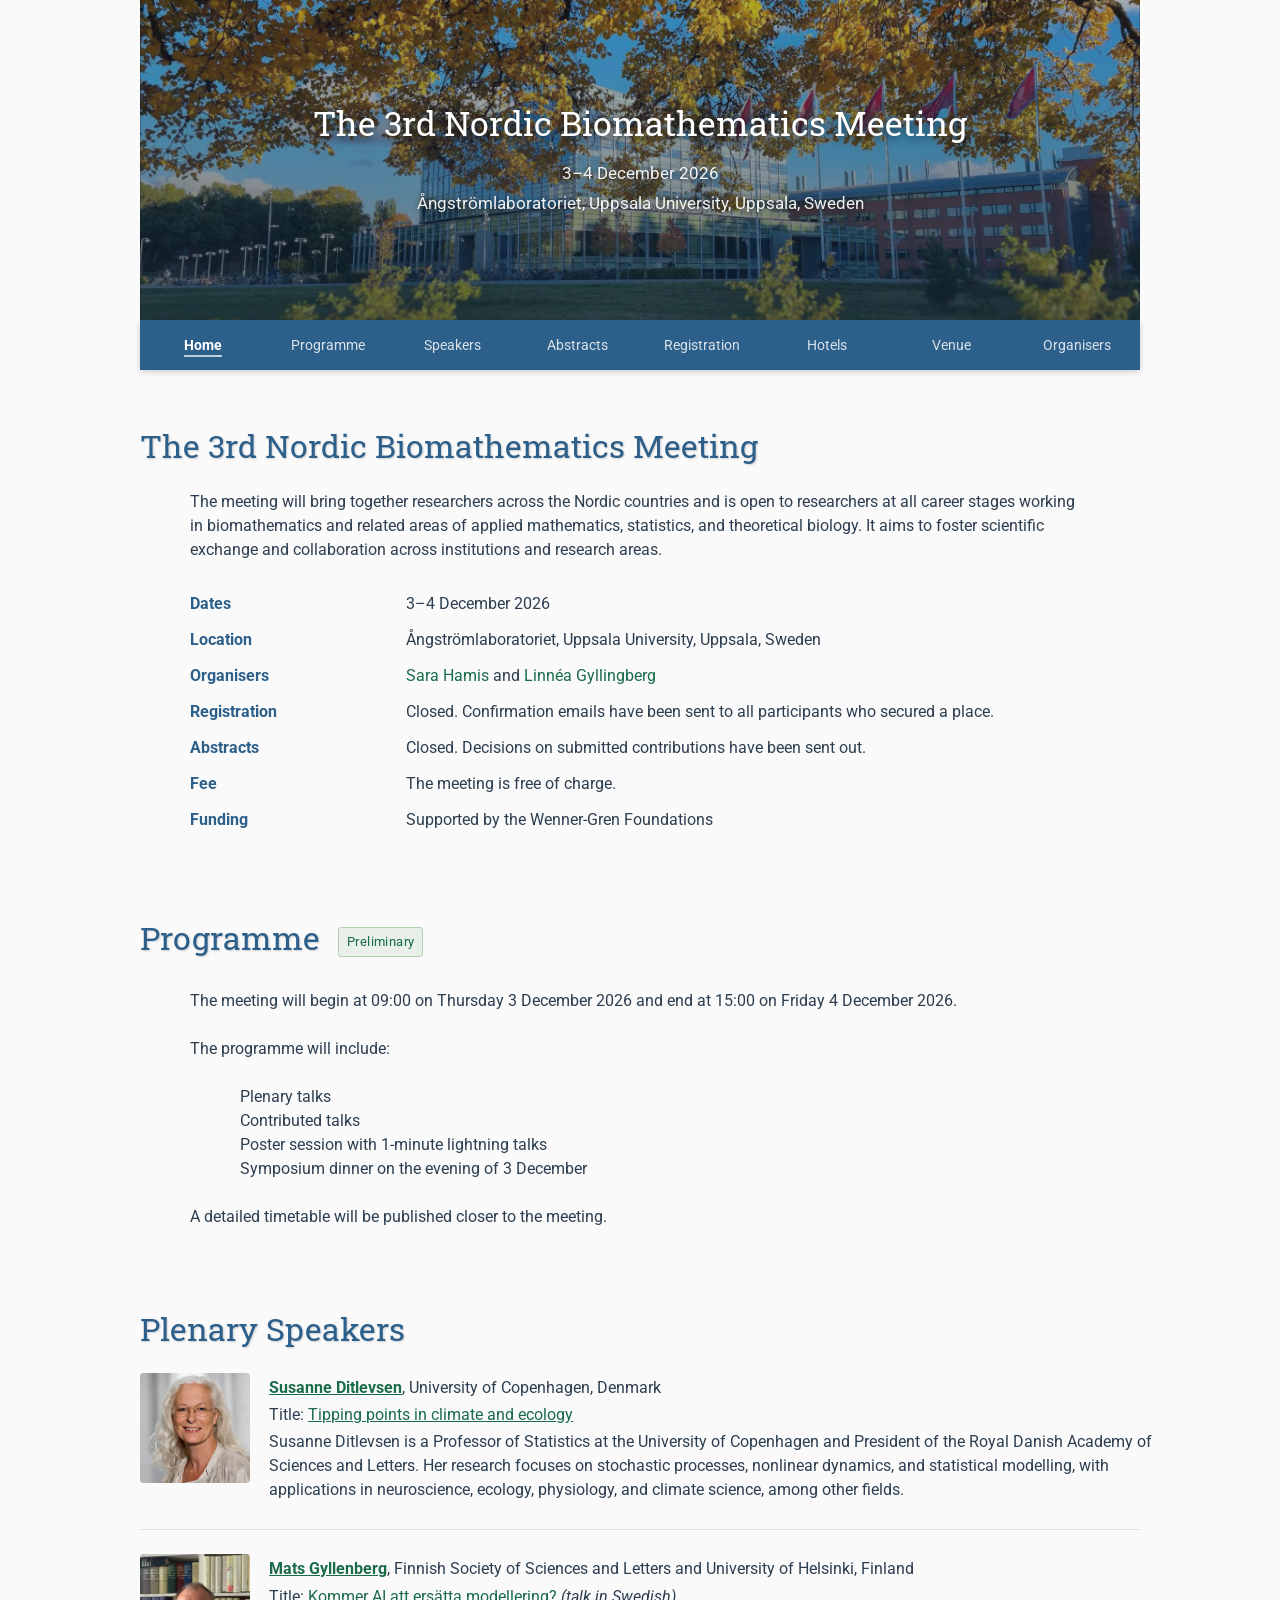
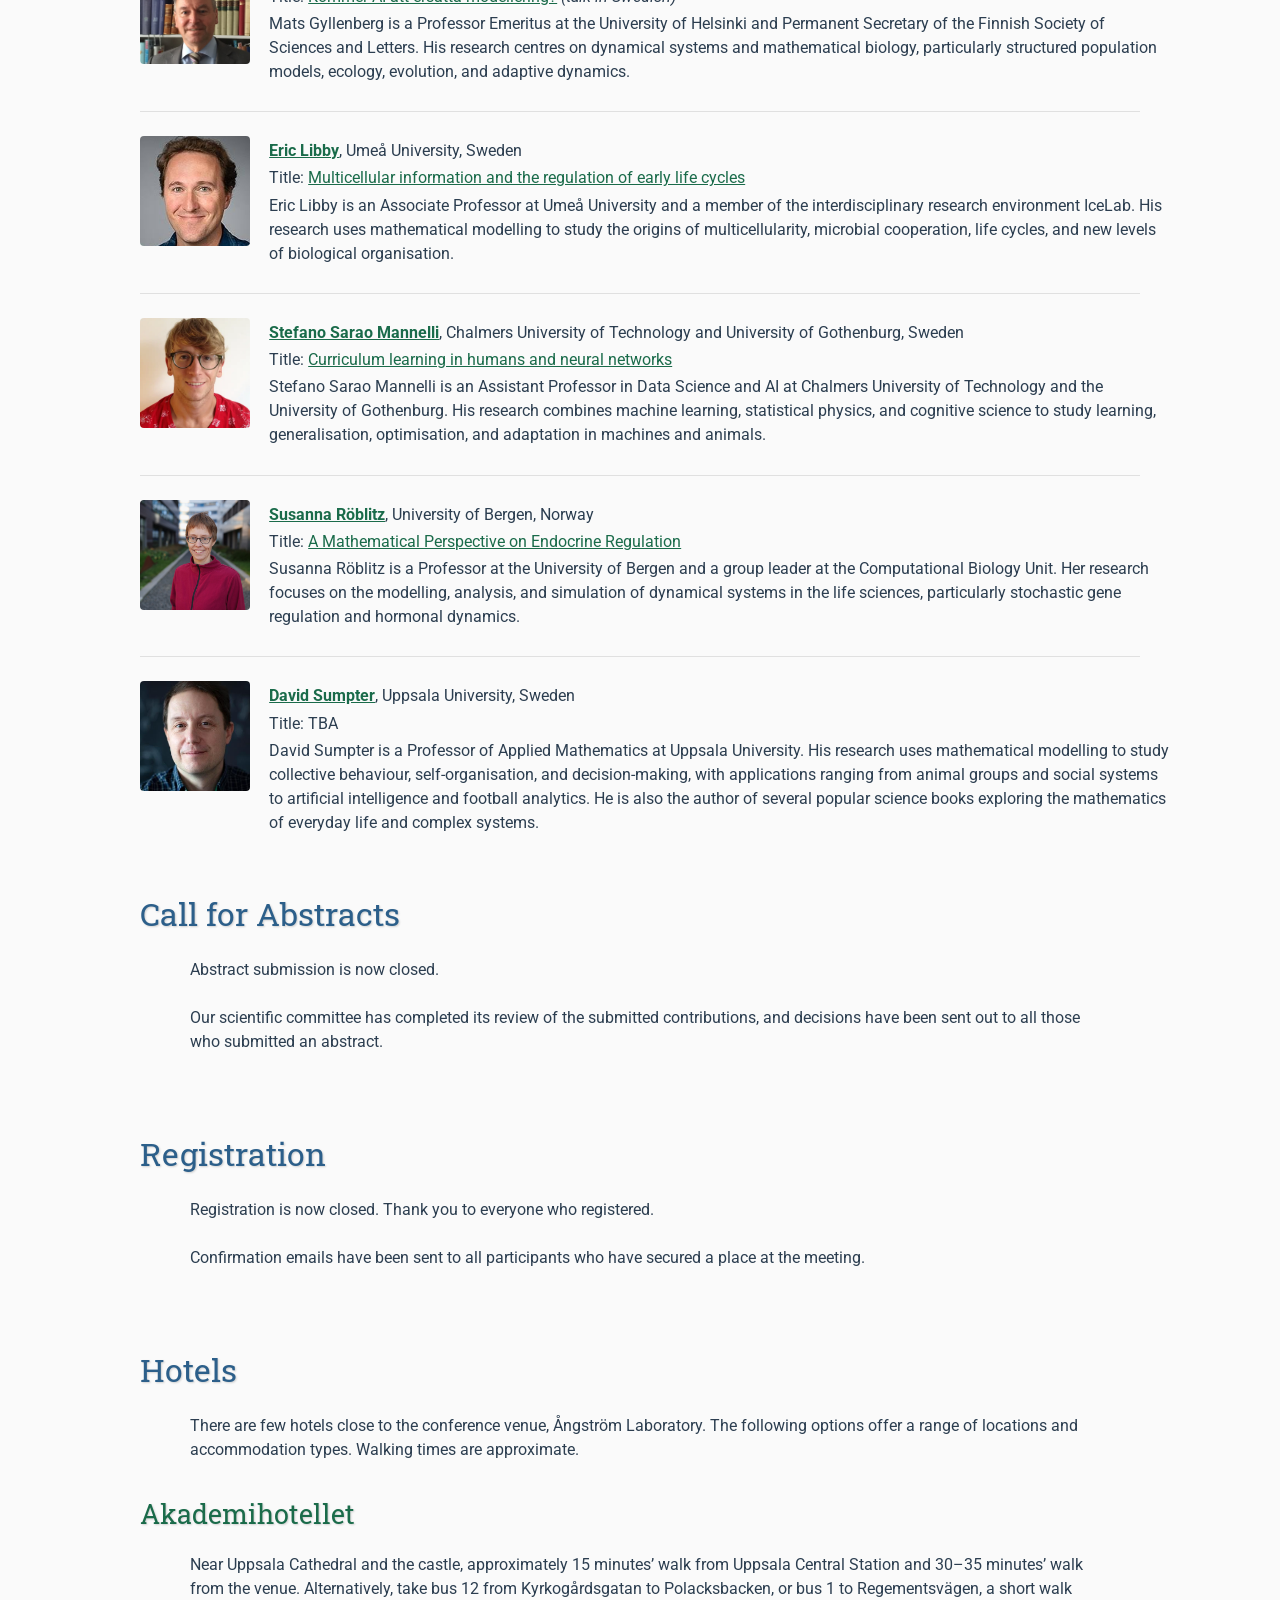
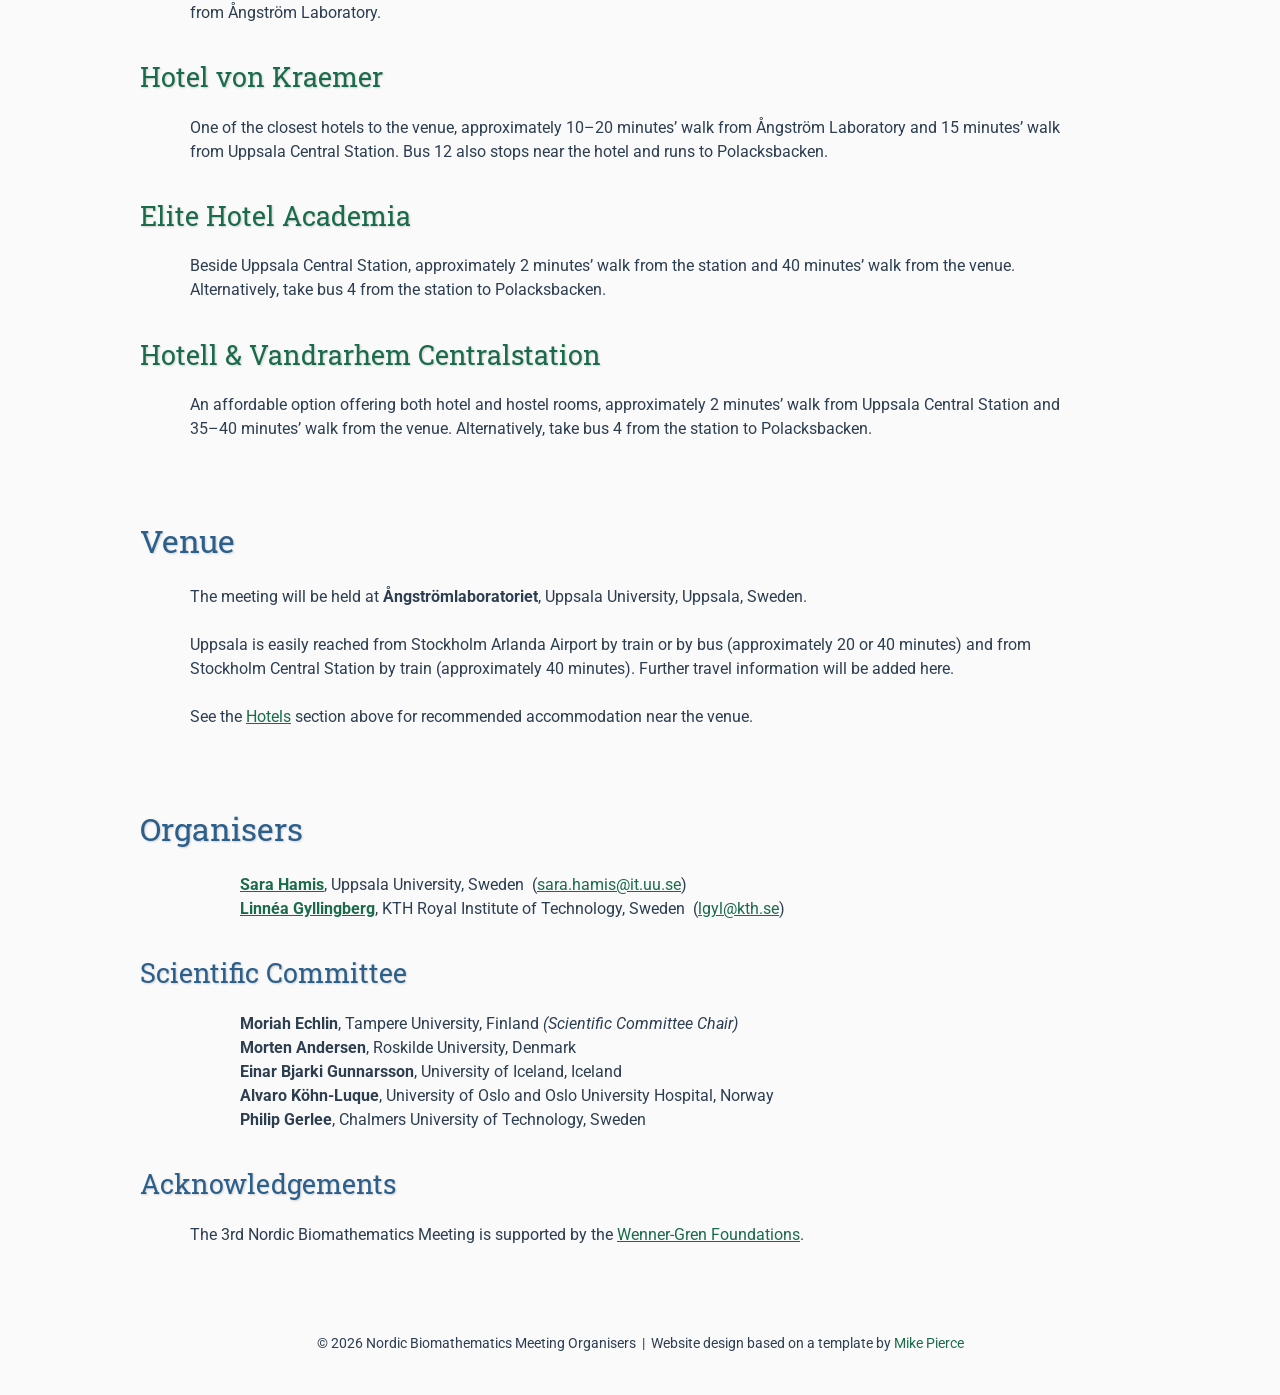
==== index.html @ ba5139c5 "Update abstracts status: decisions sent out" ====
<!DOCTYPE html>
<html lang='en'>

<head>
    <base href=".">
    <link rel="shortcut icon" type="image/png" href="assets/favicon.png"/>
    <link rel="stylesheet" type="text/css" media="all" href="assets/main.css"/>
    <meta name="description" content="3rd Nordic Biomathematics Meeting, 3–4 December 2026, Uppsala University">
    <meta name="resource-type" content="document">
    <meta name="distribution" content="global">
    <meta name="KeyWords" content="biomathematics, mathematical biology, Nordic, conference, Uppsala">
    <title>3rd Nordic Biomathematics Meeting</title>
</head>

<body>

    <div class="hero">
        <img src="assets/banner_website.jpg" alt="Ångströmlaboratoriet, Uppsala University" class="hero-img">
        <div class="hero-overlay"></div>
        <div class="hero-content">
            <div class="hero-title">The 3rd Nordic Biomathematics Meeting</div>
            <p class="hero-sub">3–4 December 2026</p>
            <p class="hero-sub">Ångströmlaboratoriet, Uppsala University, Uppsala, Sweden</p>
        </div>
    </div>

    <table class="navigation">
        <tr>
            <td class="navigation"><a class="current" href="#home">Home</a></td>
            <td class="navigation"><a href="#programme">Programme</a></td>
            <td class="navigation"><a href="#speakers">Speakers</a></td>
            <td class="navigation"><a href="#abstracts">Abstracts</a></td>
            <td class="navigation"><a href="#registration">Registration</a></td>
            <td class="navigation"><a href="#hotels">Hotels</a></td>
            <td class="navigation"><a href="#venue">Venue</a></td>
            <td class="navigation"><a href="#organisers">Organisers</a></td>
        </tr>
    </table>

    <!-- HOME -->
    <section id="home">
        <h2>The 3rd Nordic Biomathematics Meeting</h2>
        <p>
        The meeting will bring together researchers across the Nordic countries and is open to
        researchers at all career stages working in biomathematics and related areas of
        applied mathematics, statistics, and theoretical biology. It aims to foster scientific
        exchange and collaboration across institutions and research areas.
        </p>
        <table class="info">
            <tr>
                <td class="info-label">Dates</td>
                <td class="info-value">3–4 December 2026</td>
            </tr>
            <tr>
                <td class="info-label">Location</td>
                <td class="info-value">Ångströmlaboratoriet, Uppsala University, Uppsala, Sweden</td>
            </tr>
            <tr>
                <td class="info-label">Organisers</td>
                <td class="info-value"><a href="https://sarahamis.github.io/" target="_blank" rel="noopener noreferrer">Sara Hamis</a> and <a href="https://linneagyllingberg.github.io/" target="_blank" rel="noopener noreferrer">Linnéa Gyllingberg</a></td>
            </tr>
            <tr>
                <td class="info-label">Registration</td>
                <td class="info-value">Closed. Confirmation emails have been sent to all participants who secured a place.</td>
            </tr>
            <tr>
                <td class="info-label">Abstracts</td>
                <td class="info-value">Closed. Decisions on submitted contributions have been sent out.</td>
            </tr>
            <tr>
                <td class="info-label">Fee</td>
                <td class="info-value">The meeting is free of charge.</td>
            </tr>
            <tr>
                <td class="info-label">Funding</td>
                <td class="info-value">Supported by the Wenner-Gren Foundations</td>
            </tr>
        </table>
    </section>


    <!-- PROGRAMME -->
    <section id="programme">
        <h2>Programme <span class="prelim-badge">Preliminary</span></h2>
            <p>
                The meeting will begin at 09:00 on Thursday 3 December 2026 and end at 15:00 on Friday 4 December 2026.
            </p>
             <p>
                The programme will include:
            </p>
        <ul>
            <li>Plenary talks</li>
            <li>Contributed talks</li>
            <li>Poster session with 1-minute lightning talks</li>
            <li>Symposium dinner on the evening of 3 December</li>
        </ul>
        <p>A detailed timetable will be published closer to the meeting.</p>
    </section>

   
    <!-- SPEAKERS -->
    <section id="speakers">
        <h2>Plenary Speakers</h2>

        <div class="speaker">
            <img src="assets/VS_SUSANNE_DITLEVSEN_063.jpg" alt="Susanne Ditlevsen" class="speaker-photo" style="object-position: center 15%;">
            <div class="speaker-text">
                <p><strong><a href="https://web.math.ku.dk/~susanne/" target="_blank" rel="noopener noreferrer">Susanne Ditlevsen</a></strong>, University of Copenhagen, Denmark</p>
                <p>Title: <a href="abstracts/ditlevsen.html">Tipping points in climate and ecology</a></p>
                <p>Susanne Ditlevsen is a Professor of Statistics at the University of Copenhagen and President of the Royal Danish Academy of Sciences and Letters. Her research focuses on stochastic processes, nonlinear dynamics, and statistical modelling, with applications in neuroscience, ecology, physiology, and climate science, among other fields.</p>
            </div>
        </div>

        <div class="speaker">
            <img src="assets/mats_gyllenberg.jpg" alt="Mats Gyllenberg" class="speaker-photo" style="object-position: center 10%;">
            <div class="speaker-text">
                <p><strong><a href="https://www.mv.helsinki.fi/home/mgyllenb/" target="_blank" rel="noopener noreferrer">Mats Gyllenberg</a></strong>, Finnish Society of Sciences and Letters and University of Helsinki, Finland</p>
                <p>Title: <a href="abstracts/gyllenberg.html">Kommer AI att ersätta modellering?</a> <em>(talk in Swedish)</em></p>
                <p>Mats Gyllenberg is a Professor Emeritus at the University of Helsinki and Permanent Secretary of the Finnish Society of Sciences and Letters. His research centres on dynamical systems and mathematical biology, particularly structured population models, ecology, evolution, and adaptive dynamics.</p>
            </div>
        </div>

        <div class="speaker">
            <img src="assets/eric_libby.jpeg" alt="Eric Libby" class="speaker-photo" style="object-position: center 30%;">
            <div class="speaker-text">
                <p><strong><a href="https://ericlibby.github.io/" target="_blank" rel="noopener noreferrer">Eric Libby</a></strong>, Umeå University, Sweden</p>
                <p>Title: <a href="abstracts/libby.html">Multicellular information and the regulation of early life cycles</a></p>
                <p>Eric Libby is an Associate Professor at Umeå University and a member of the interdisciplinary research environment IceLab. His research uses mathematical modelling to study the origins of multicellularity, microbial cooperation, life cycles, and new levels of biological organisation.</p>
            </div>
        </div>

        <div class="speaker">
            <img src="assets/stefano_mannelli.webp" alt="Stefano Sarao Mannelli" class="speaker-photo" style="object-position: center 15%;">
            <div class="speaker-text">
                <p><strong><a href="https://stefsmlab.github.io/" target="_blank" rel="noopener noreferrer">Stefano Sarao Mannelli</a></strong>, Chalmers University of Technology and University of Gothenburg, Sweden</p>
                <p>Title: <a href="abstracts/sarao_mannelli.html">Curriculum learning in humans and neural networks</a></p>
                <p>Stefano Sarao Mannelli is an Assistant Professor in Data Science and AI at Chalmers University of Technology and the University of Gothenburg. His research combines machine learning, statistical physics, and cognitive science to study learning, generalisation, optimisation, and adaptation in machines and animals.</p>
            </div>
        </div>

        <div class="speaker">
            <img src="assets/susanna-roblitz-pi-principal-investigator-cbu-computational-biology-unit-uib-university-of-bergen-norway-1536x2048.jpg" alt="Susanna Röblitz" class="speaker-photo" style="object-position: center 15%;">
            <div class="speaker-text">
                <p><strong><a href="https://www4.uib.no/en/find-employees/susanna.roblitz" target="_blank" rel="noopener noreferrer">Susanna Röblitz</a></strong>, University of Bergen, Norway</p>
                <p>Title: <a href="abstracts/roblitz.html">A Mathematical Perspective on Endocrine Regulation</a></p>
                <p>Susanna Röblitz is a Professor at the University of Bergen and a group leader at the Computational Biology Unit. Her research focuses on the modelling, analysis, and simulation of dynamical systems in the life sciences, particularly stochastic gene regulation and hormonal dynamics.</p>
            </div>
        </div>

        <div class="speaker">
            <img src="assets/david_sumpter.jpg" alt="David Sumpter" class="speaker-photo" style="object-position: center 40%;">
            <div class="speaker-text">
                <p><strong><a href="https://www.david-sumpter.com/" target="_blank" rel="noopener noreferrer">David Sumpter</a></strong>, Uppsala University, Sweden</p>
                <p>Title: TBA</p>
                <p>David Sumpter is a Professor of Applied Mathematics at Uppsala University. His research uses mathematical modelling to study collective behaviour, self-organisation, and decision-making, with applications ranging from animal groups and social systems to artificial intelligence and football analytics. He is also the author of several popular science books exploring the mathematics of everyday life and complex systems.</p>
            </div>
        </div>

    </section>

    <!-- ABSTRACTS -->
    <section id="abstracts">
        <h2>Call for Abstracts</h2>
        <p>
            Abstract submission is now closed.
        </p>
        <p>
            Our scientific committee has completed its review of the submitted contributions, and decisions have
            been sent out to all those who submitted an abstract.
        </p>
    </section>

    <!-- REGISTRATION -->
    <section id="registration">
        <h2>Registration</h2>
        <p>
            Registration is now closed. Thank you to everyone who registered.
        </p>
        <p>
            Confirmation emails have been sent to all participants who have secured a place at the meeting.
        </p>
    </section>

    <!-- HOTELS -->
    <section id="hotels">
        <h2>Hotels</h2>
        <p>
            There are few hotels close to the conference venue, Ångström Laboratory. The following options offer a range
            of locations and accommodation types. Walking times are approximate.
        </p>

        <h3><a href="https://akademihotellet.se/en/" target="_blank" rel="noopener noreferrer">Akademihotellet</a></h3>
        <p>
            Near Uppsala Cathedral and the castle, approximately 15 minutes’ walk from Uppsala Central Station and
            30–35 minutes’ walk from the venue. Alternatively, take bus 12 from Kyrkogårdsgatan to Polacksbacken, or
            bus 1 to Regementsvägen, a short walk from Ångström Laboratory.
        </p>

        <h3><a href="https://hotelvonkraemer.se/" target="_blank" rel="noopener noreferrer">Hotel von Kraemer</a></h3>
        <p>
            One of the closest hotels to the venue, approximately 10–20 minutes’ walk from Ångström Laboratory and
            15 minutes’ walk from Uppsala Central Station. Bus 12 also stops near the hotel and runs to Polacksbacken.
        </p>

        <h3><a href="https://www.elite.se/en/hotels/uppsala/elite-hotel-academia-uppsala/" target="_blank" rel="noopener noreferrer">Elite Hotel Academia</a></h3>
        <p>
            Beside Uppsala Central Station, approximately 2 minutes’ walk from the station and 40 minutes’ walk from
            the venue. Alternatively, take bus 4 from the station to Polacksbacken.
        </p>

        <h3><a href="https://hotellcentralstation.se/en/" target="_blank" rel="noopener noreferrer">Hotell &amp; Vandrarhem Centralstation</a></h3>
        <p>
            An affordable option offering both hotel and hostel rooms, approximately 2 minutes’ walk from Uppsala
            Central Station and 35–40 minutes’ walk from the venue. Alternatively, take bus 4 from the station to
            Polacksbacken.
        </p>
    </section>

    <!-- VENUE -->
    <section id="venue">
        <h2>Venue</h2>
        <p>
            The meeting will be held at <strong>Ångströmlaboratoriet</strong>, Uppsala University,
            Uppsala, Sweden.
        </p>
        <p>
            Uppsala is easily reached from Stockholm Arlanda Airport by train or by bus (approximately 20 or 40 minutes)
            and from Stockholm Central Station by train (approximately 40 minutes).
            Further travel information will be added here.
        </p>
        <p>
            See the <a href="#hotels">Hotels</a> section above for recommended accommodation near the venue.
        </p>
    </section>

    <!-- ORGANISERS -->
    <section id="organisers">
        <h2>Organisers</h2>
        <ul>
            <li><strong><a href="https://sarahamis.github.io/" target="_blank" rel="noopener noreferrer">Sara Hamis</a></strong>, Uppsala University, Sweden &nbsp;(<a href="mailto:sara.hamis@it.uu.se">sara.hamis@it.uu.se</a>)</li>
            <li><strong><a href="https://linneagyllingberg.github.io/" target="_blank" rel="noopener noreferrer">Linnéa Gyllingberg</a></strong>, KTH Royal Institute of Technology, Sweden &nbsp;(<a href="mailto:lgyl@kth.se">lgyl@kth.se</a>)</li>
        </ul>

        <h3>Scientific Committee</h3>
        <ul>
            <li><strong>Moriah Echlin</strong>, Tampere University, Finland <em>(Scientific Committee Chair)</em></li>
            <li><strong>Morten Andersen</strong>, Roskilde University, Denmark</li>
            <li><strong>Einar Bjarki Gunnarsson</strong>, University of Iceland, Iceland</li>
            <li><strong>Alvaro Köhn-Luque</strong>, University of Oslo and Oslo University Hospital, Norway</li>
            <li><strong>Philip Gerlee</strong>, Chalmers University of Technology, Sweden</li>
        </ul>

        <h3>Acknowledgements</h3>
        <p>
            The 3rd Nordic Biomathematics Meeting is supported by the
            <a href="https://www.swgc.org/" target="_blank">Wenner-Gren Foundations</a>.
        </p>
    </section>

    <footer>
        &copy; 2026 Nordic Biomathematics Meeting Organisers
        &nbsp;|&nbsp; Website design based on a template by <a href="https://github.com/mikepierce">Mike Pierce</a>
    </footer>

</body>
</html>
---- assets/main.css ----
/* main.css */

/* These are the colors and fonts used throughout the webpage.
 *   'Roboto',sans-serif; Font for the title text
 *   'Roboto-Slab',serif; Font for the body text 
 *   #fafafa; Background color of the site
 *   #2c3e50; Foreground (text) color of the site
 *   #2c5f8a; Nordic blue – current page in navigation, special titles
 *   #1a6b4a; Nordic green – title accent, hover color for links
 *   #2c5f8a; Heading color, titles in the Program
 *   #1a5c3a; Link hover color
 *   #1a6b4a; Link color
 */

@import url('https://fonts.googleapis.com/css?family=Roboto%7CRoboto+Slab');

html { scroll-behavior: smooth; }

*{
    border:0;
    font:inherit;
    font-size:1em;
    margin:0;
    padding:0;
    vertical-align:baseline;
}

body{
    background-color: #fafafa;
    background-size: cover;
    background-attachment: fixed;
    color: #2c3e50; 
    text-align:left;
    font-family:'Roboto',sans-serif;
    font-size:1em;
    line-height:1.5em;
    margin: 0 auto;
    width: 1000px;
    padding-bottom: 40px;
}

a{color: #1a6b4a; text-decoration:none;}
a.current{color: #2c5f8a;}
a.current:hover{color: #1a5c3a;}
a:hover{color: #1a5c3a;}
a:active{color: #1a5c3a;}
h1,h2,h3,h4{clear:left; color: #2c5f8a; margin:1.5em 0em 1em 0em; font-family:'Roboto Slab',serif; text-shadow: 1px 1px 2px #d0d0d0;}
h1{font-size:2.67em;}
h2{font-size:2.00em;}
h3{font-size:1.67em;}
h4{font-size:1.33em;}
p{list-style:none; margin:24px auto 24px auto; padding:0px; width:900px; text-align:left;}
li a, p a {text-decoration:underline; text-decoration-color:#1a6b4a;}
ul{list-style:none; margin:24px auto 24px auto; padding:0px; width:800px; text-align:left;}
ul li{list-style:none; margin:0px auto 0px auto; padding:0px; text-align:left;}
i,em{font-style:italic;}
b,strong{font-weight:bold;}
sup{
    vertical-align: super;
    font-size: 0.8em;
    line-height: 0;
}
sub{
    vertical-align: sub;
    font-size: 0.8em;
    line-height: 0;
}
table{
    width: 1000px;
    margin: 12px auto 24px auto;
    float: center;
    /* UNCOMMENT THIS FOR DEBUGGING THE ALIGNMENT */
    /*border: 1px solid black;*/
}
th,td{
    text-align: left;
    /* UNCOMMENT THIS FOR DEBUGGING THE ALIGNMENT */
    /*border: 1px solid black;*/
}

/* Hero section */
.hero {
    position: relative;
    width: 1000px;
    height: 320px;
    overflow: hidden;
    background-color: #2c3e50; /* fallback if image fails */
}
.hero-img {
    position: absolute;
    top: 0; left: 0;
    width: 100%;
    height: 100%;
    object-fit: cover;
    object-position: center 45%;
    display: block;
}
.hero-overlay {
    position: absolute;
    inset: 0;
    background: linear-gradient(to bottom, rgba(20,40,60,0.30) 0%, rgba(20,40,60,0.65) 100%);
    pointer-events: none;
}
.hero-content {
    position: absolute;
    inset: 0;
    z-index: 2;
    display: flex;
    flex-direction: column;
    align-items: center;
    justify-content: center;
    text-align: center;
    padding: 0 56px;
    box-sizing: border-box;
}
.hero-title {
    font-family: 'Roboto Slab', serif;
    font-size: 2.1em;
    color: #fff;
    text-shadow: 0 2px 10px rgba(0,0,0,0.6);
    margin: 0 0 14px 0;
    line-height: 1.25em;
}
.hero-sub {
    font-size: 1.05em;
    color: rgba(255,255,255,0.93);
    text-shadow: 0 1px 5px rgba(0,0,0,0.55);
    margin: 3px auto;
    width: auto;
    text-align: center;
    padding: 0;
}

/* Navigation – sticky blue bar */
table.navigation {
    position: sticky;
    top: 0;
    z-index: 100;
    width: 1000px;
    background: #2c5f8a;
    margin: 0 auto 0 auto;
    box-shadow: 0 2px 6px rgba(0,0,0,0.18);
}
td.navigation {
    font-size: 0.88em;
    white-space: nowrap;
    width: 12.5%;
    text-align: center;
    vertical-align: middle;
    padding: 11px 2px;
}
td.navigation a { color: rgba(255,255,255,0.82); text-decoration: none; }
td.navigation a.current { color: #fff; font-weight: bold; border-bottom: 2px solid rgba(255,255,255,0.7); padding-bottom: 2px; }
td.navigation a:hover { color: #fff; }

/* Sponsor Images */
table.sponsors{width:800px;}
td.sponsor{white-space:nowrap; width:33%; text-align:center; vertical-align:middle; padding:0px 0px 0px 0px;}
td.sponsor img{width: 100%}

/* The Table on the Program Page */
td.room{padding: 4px 12px 4px 4px; width: 90%; vertical-align:bottom; font-size:1.67em; color: #52739e; height:32px;}
td.date{white-space:nowrap; width:130px; text-align:right; vertical-align:top; padding:4px 16px 0px 0px;}
td.title{padding: 4px 12px 4px 4px; width: 90%; vertical-align:top; font-size:1.5em; color: #2c5f8a; height:32px; font-family:'Roboto Slab',serif; text-shadow: 1px 1px 2px #d0d0d0; }
td.title-special{padding: 4px 12px 4px 4px; width: 90%; vertical-align:top; font-size:1.67em; color: #1a6b4a; height:32px; font-family:'Roboto Slab',serif; text-shadow: 1px 1px 2px #d0d0d0;}
td.speaker{padding: 4px 12px 4px 4px; font-style: italic; font-size:1em; max-height:999999px}
td.abstract{padding: 4px 12px 12px 4px; font-size:1em; max-height:999999px}
td.abstract img{display: block; margin: 4px auto 8px auto}
table.plenary{padding-top: 8px; background: #ffffff;}

/* Registration and Directions iframes and Images */
iframe.registration{display:block; margin:1em auto 2em auto; width:700px; height:1400px; border:none;}
iframe.directions{display:block; margin:1em auto 2em auto; width:800px; height:400px; border:none;}
img.center{display:block; width:67%; margin:1em auto 2em auto;}

/* Flyer Images */
table.flyers{width:800px;}
td.flyer{white-space:nowrap; width:50%; text-align:center; vertical-align:middle; padding:0px 0px 0px 0px;}
td.sponsor img{width: 100%}

footer{font-size:0.875em; margin-top:6em; text-align:center;}

/* Single-page sections */
section {
    padding-top: 16px;
    scroll-margin-top: 46px; /* offset for sticky nav */
}

/* Speaker bios */
.speaker {
    display: flex;
    align-items: flex-start;
    gap: 1.2em;
    margin-bottom: 1.5em;
    padding-bottom: 1.5em;
    border-bottom: 1px solid #e0e0e0;
}
.speaker:last-child {
    border-bottom: none;
    margin-bottom: 0;
    padding-bottom: 0;
}
.speaker-photo {
    width: 110px !important;
    height: 110px !important;
    max-width: 110px !important;
    max-height: 110px !important;
    object-fit: cover;
    object-position: center center;
    border-radius: 4px;
    flex-shrink: 0;
    display: block;
}
.speaker-text p {
    margin: 0.2em 0;
}
@media (max-width: 600px) {
    .speaker { flex-direction: column; }
    .speaker-photo { width: 70px; height: 70px; max-width: 70px; max-height: 70px; }
}

/* Preliminary badge */
.prelim-badge {
    display: inline-block;
    font-family: 'Roboto', sans-serif;
    font-size: 0.42em;
    font-weight: normal;
    background: #e8f0e8;
    color: #1a6b4a;
    border: 1px solid #b0d0b0;
    border-radius: 3px;
    padding: 2px 8px;
    vertical-align: middle;
    margin-left: 10px;
    letter-spacing: 0.03em;
    text-shadow: none;
}

/* Info grid for home page */
table.info{width:900px; margin: 0 auto 24px auto; border-collapse:collapse;}
td.info-label{font-weight:bold; color:#2c5f8a; padding:6px 16px 6px 0px; width:200px; vertical-align:top;}
td.info-value{padding:6px 0px 6px 0px; vertical-align:top;}

/* Speaker cards */
.speaker-card{margin:24px auto; padding:20px 24px; background:#ffffff; border-left:4px solid #2c5f8a; max-width:860px; box-shadow:0 1px 4px rgba(0,0,0,0.08);}
.speaker-card h3{margin:0 0 4px 0; color:#2c5f8a; font-size:1.3em;}
.speaker-card .affiliation{color:#1a6b4a; font-style:italic; margin-bottom:6px;}
.speaker-card .topic{margin:0;}
.speaker-card .featured-badge{display:inline-block; background:#1a6b4a; color:#fff; font-size:0.8em; padding:2px 8px; border-radius:3px; margin-left:8px; vertical-align:middle; font-style:normal;}

/* Status box */
.status-box{background:#f0f5f0; border:1px solid #c8ddc8; border-radius:4px; padding:16px 24px; margin:16px auto; max-width:860px;}
.status-box p{margin:6px auto; width:auto;}

/* Programme day header */
.day-header{background:#2c5f8a; color:#fff; padding:10px 16px; margin:32px 0 0 0; font-family:"Roboto Slab",serif; font-size:1.3em;}

/* Mobile responsiveness */
@media only screen and (max-width: 1100px) {
    body { width: 100%; padding: 0 0 40px 0; }
    section { padding-left: 1.2em; padding-right: 1.2em; }
    .hero { width: 100%; height: 220px; }
    .hero-title { font-size: 1.65em; }
    .hero-sub { font-size: 0.95em; }
    table.navigation { width: 100%; position: relative; }
    td.navigation { font-size: 1.05em; padding: 10px 6px; }
    table { width: 100%; }
    h2 { font-size: 2.2em; }
    p { font-size: 1.1em; line-height: 1.6em; width: 100%; }
    ul { width: 100%; }
    td.info-label { font-size: 1em; }
    td.info-value { font-size: 1em; }
    .speaker-card { margin: 16px 4%; }
    td.date { font-size: 0.9em; padding-top: 0.5em; }
    th,td,tr { font-size: 1em; line-height: 1.5em; }
}
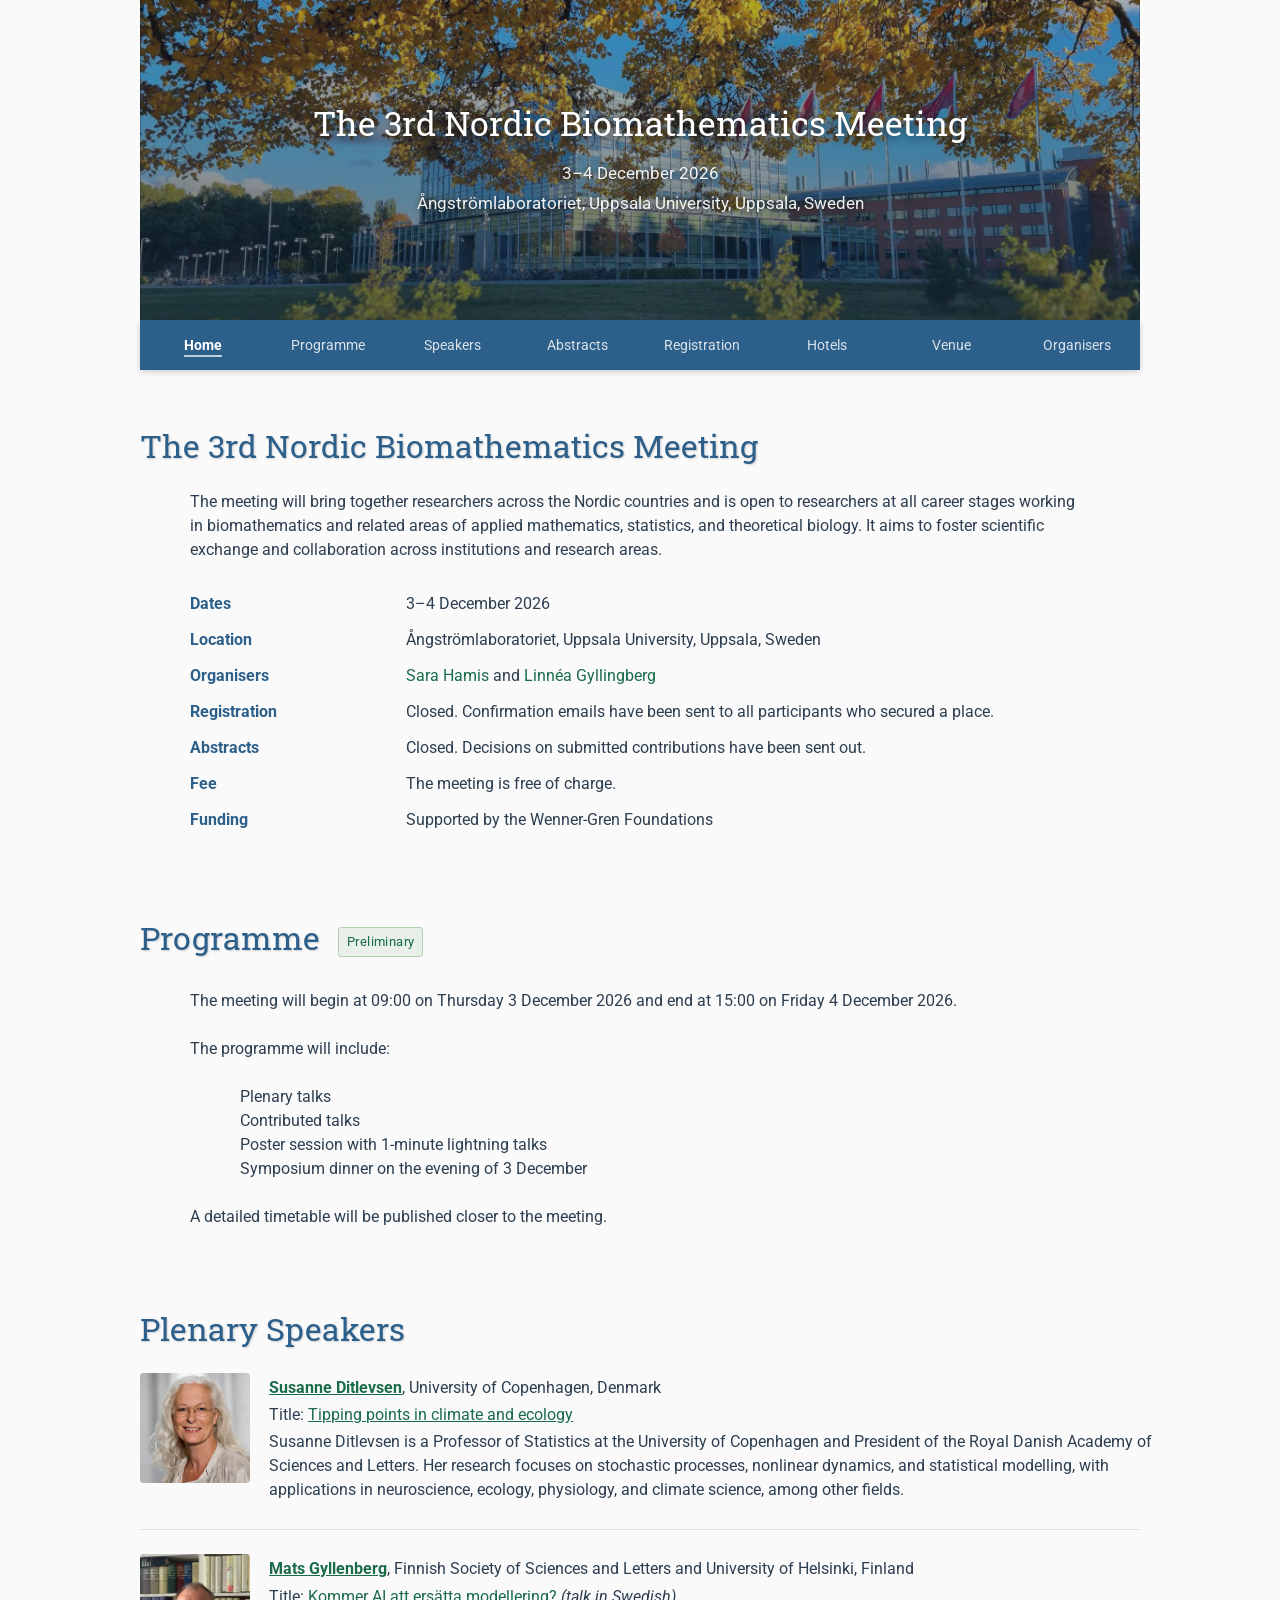
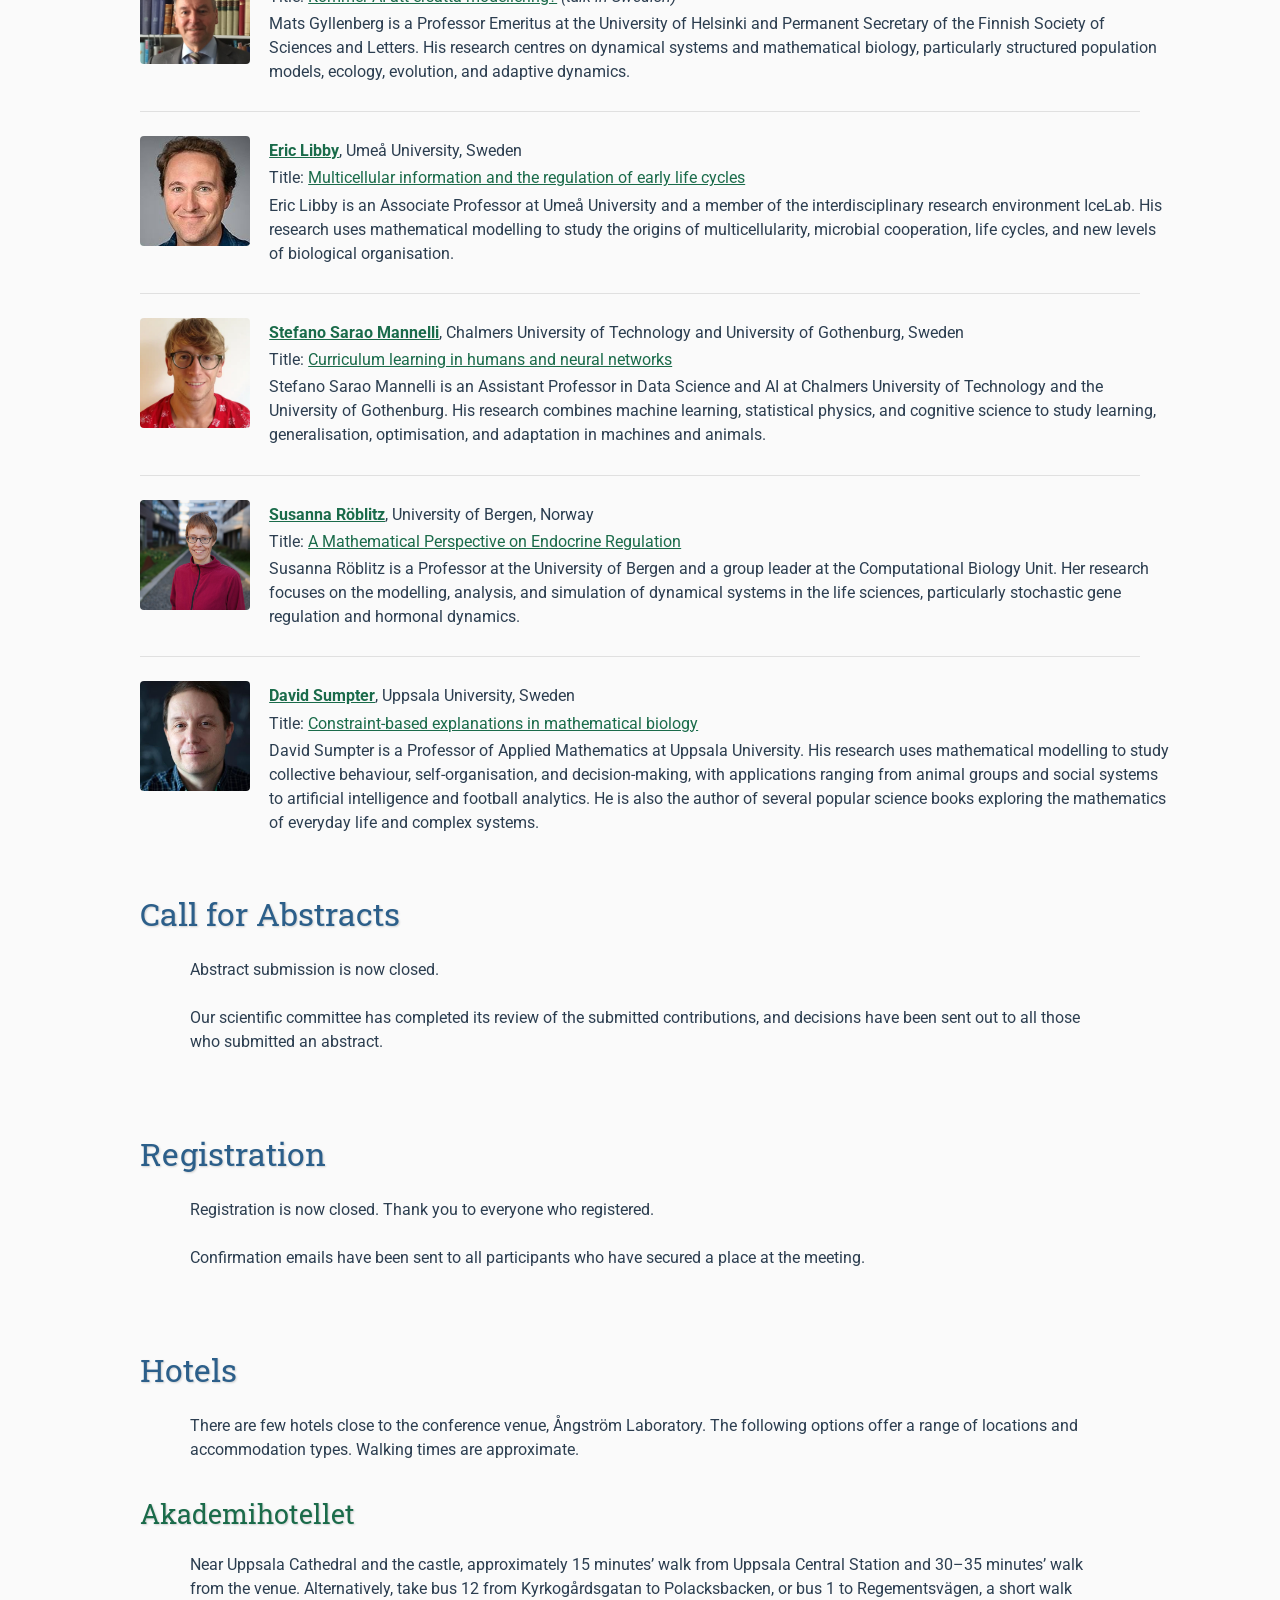
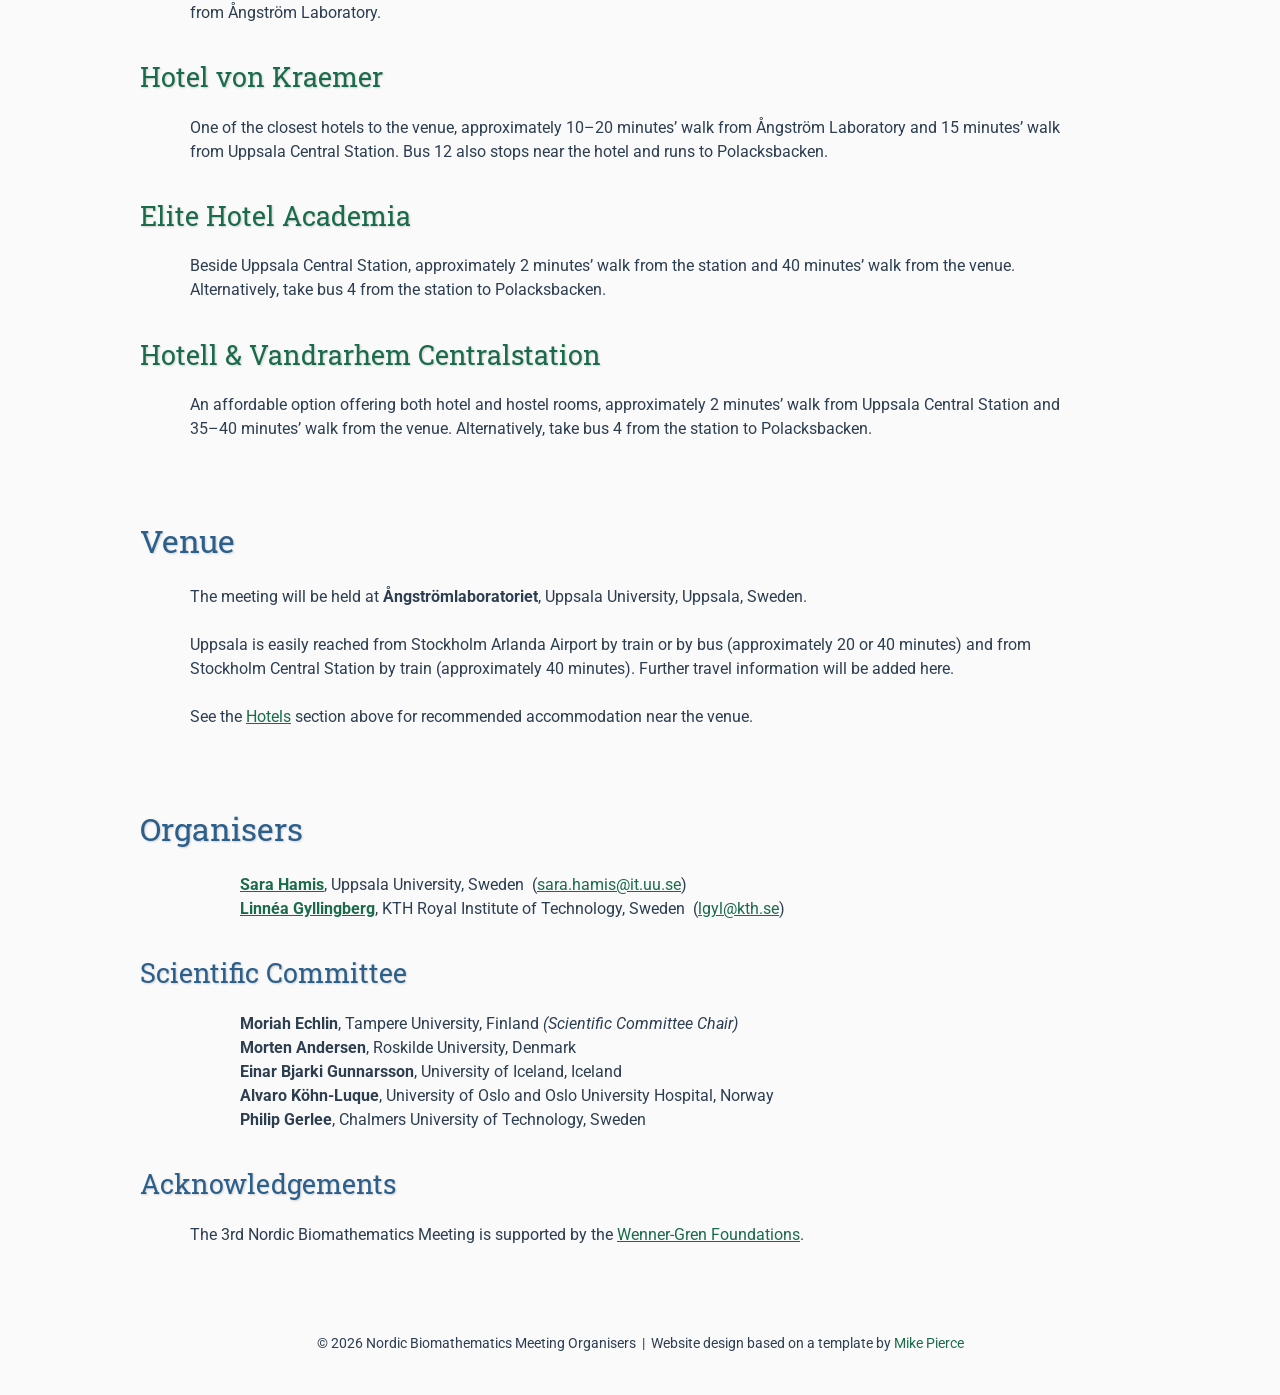
==== commit 904fd917: "Add David Sumpter's talk title and abstract" ====
--- a/index.html
+++ b/index.html
@@ -151,7 +151,7 @@
             <img src="assets/david_sumpter.jpg" alt="David Sumpter" class="speaker-photo" style="object-position: center 40%;">
             <div class="speaker-text">
                 <p><strong><a href="https://www.david-sumpter.com/" target="_blank" rel="noopener noreferrer">David Sumpter</a></strong>, Uppsala University, Sweden</p>
-                <p>Title: TBA</p>
+                <p>Title: <a href="abstracts/sumpter.html">Constraint-based explanations in mathematical biology</a></p>
                 <p>David Sumpter is a Professor of Applied Mathematics at Uppsala University. His research uses mathematical modelling to study collective behaviour, self-organisation, and decision-making, with applications ranging from animal groups and social systems to artificial intelligence and football analytics. He is also the author of several popular science books exploring the mathematics of everyday life and complex systems.</p>
             </div>
         </div>
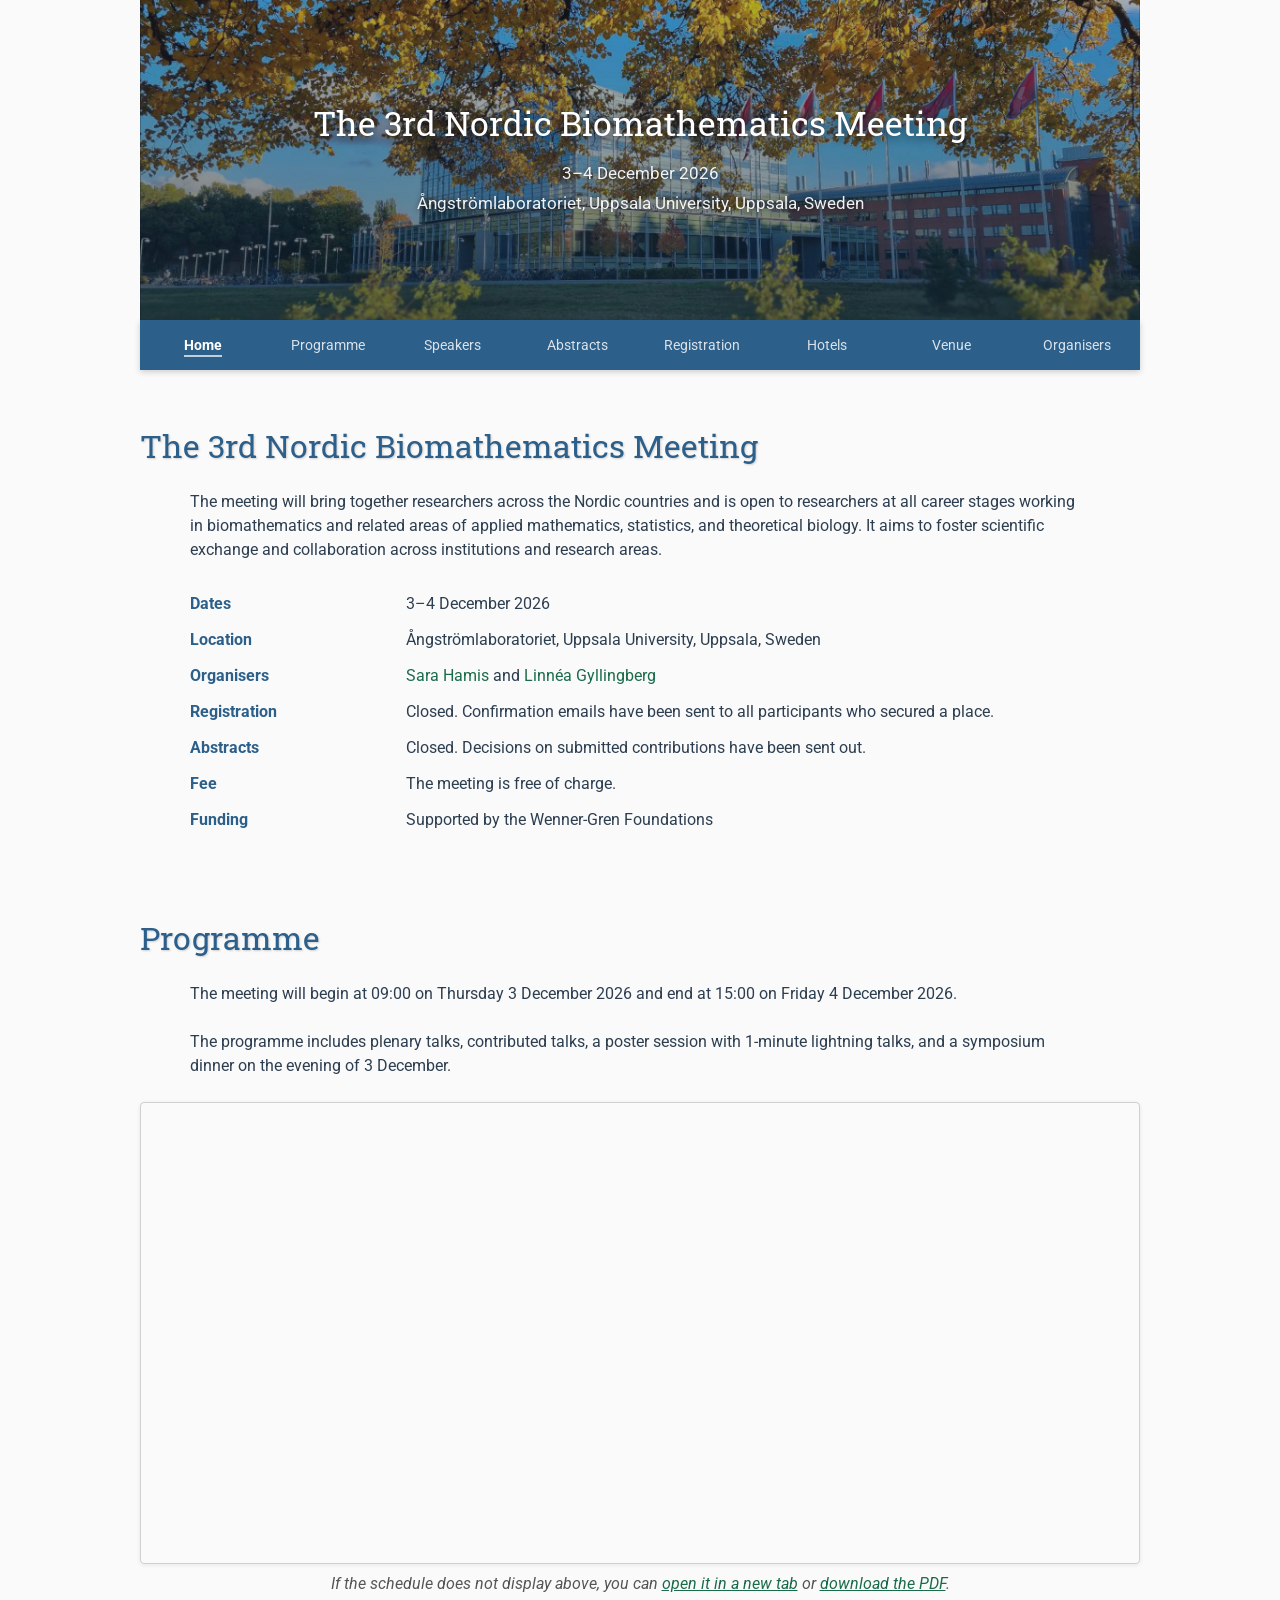
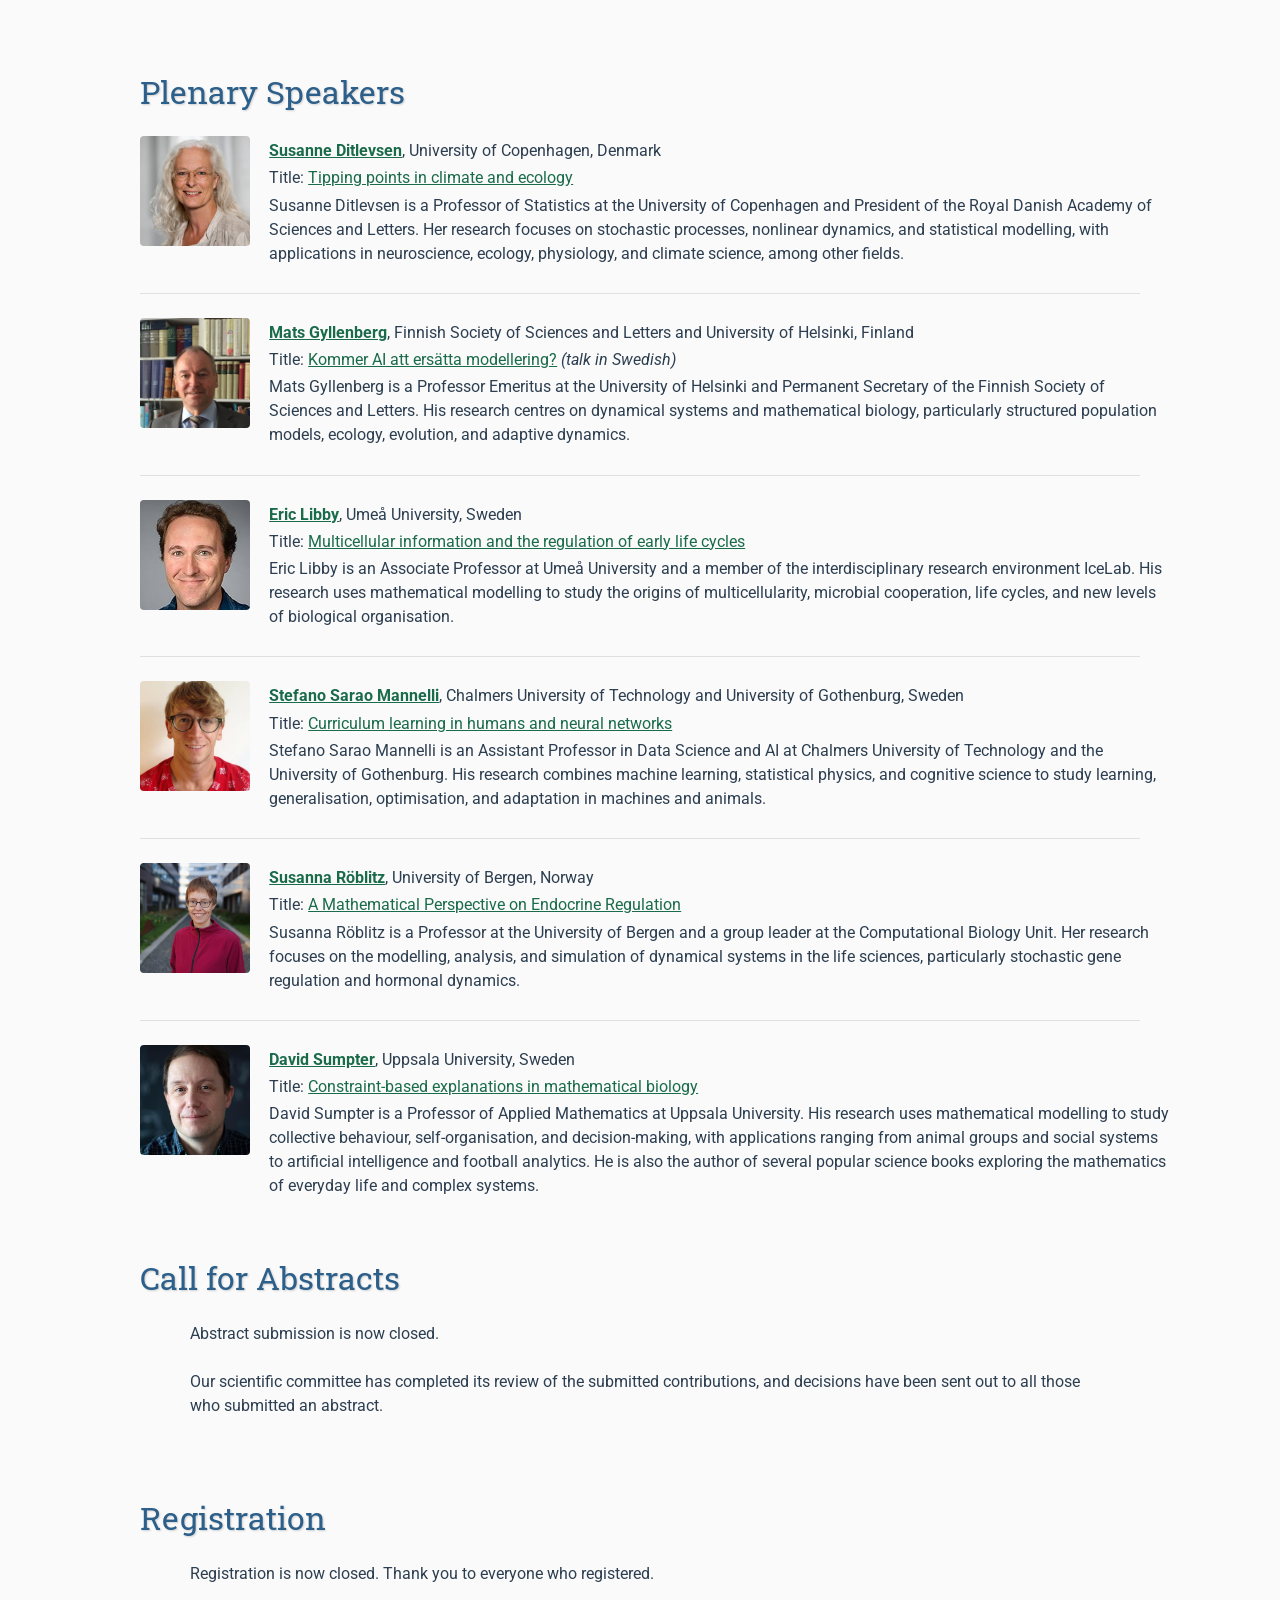
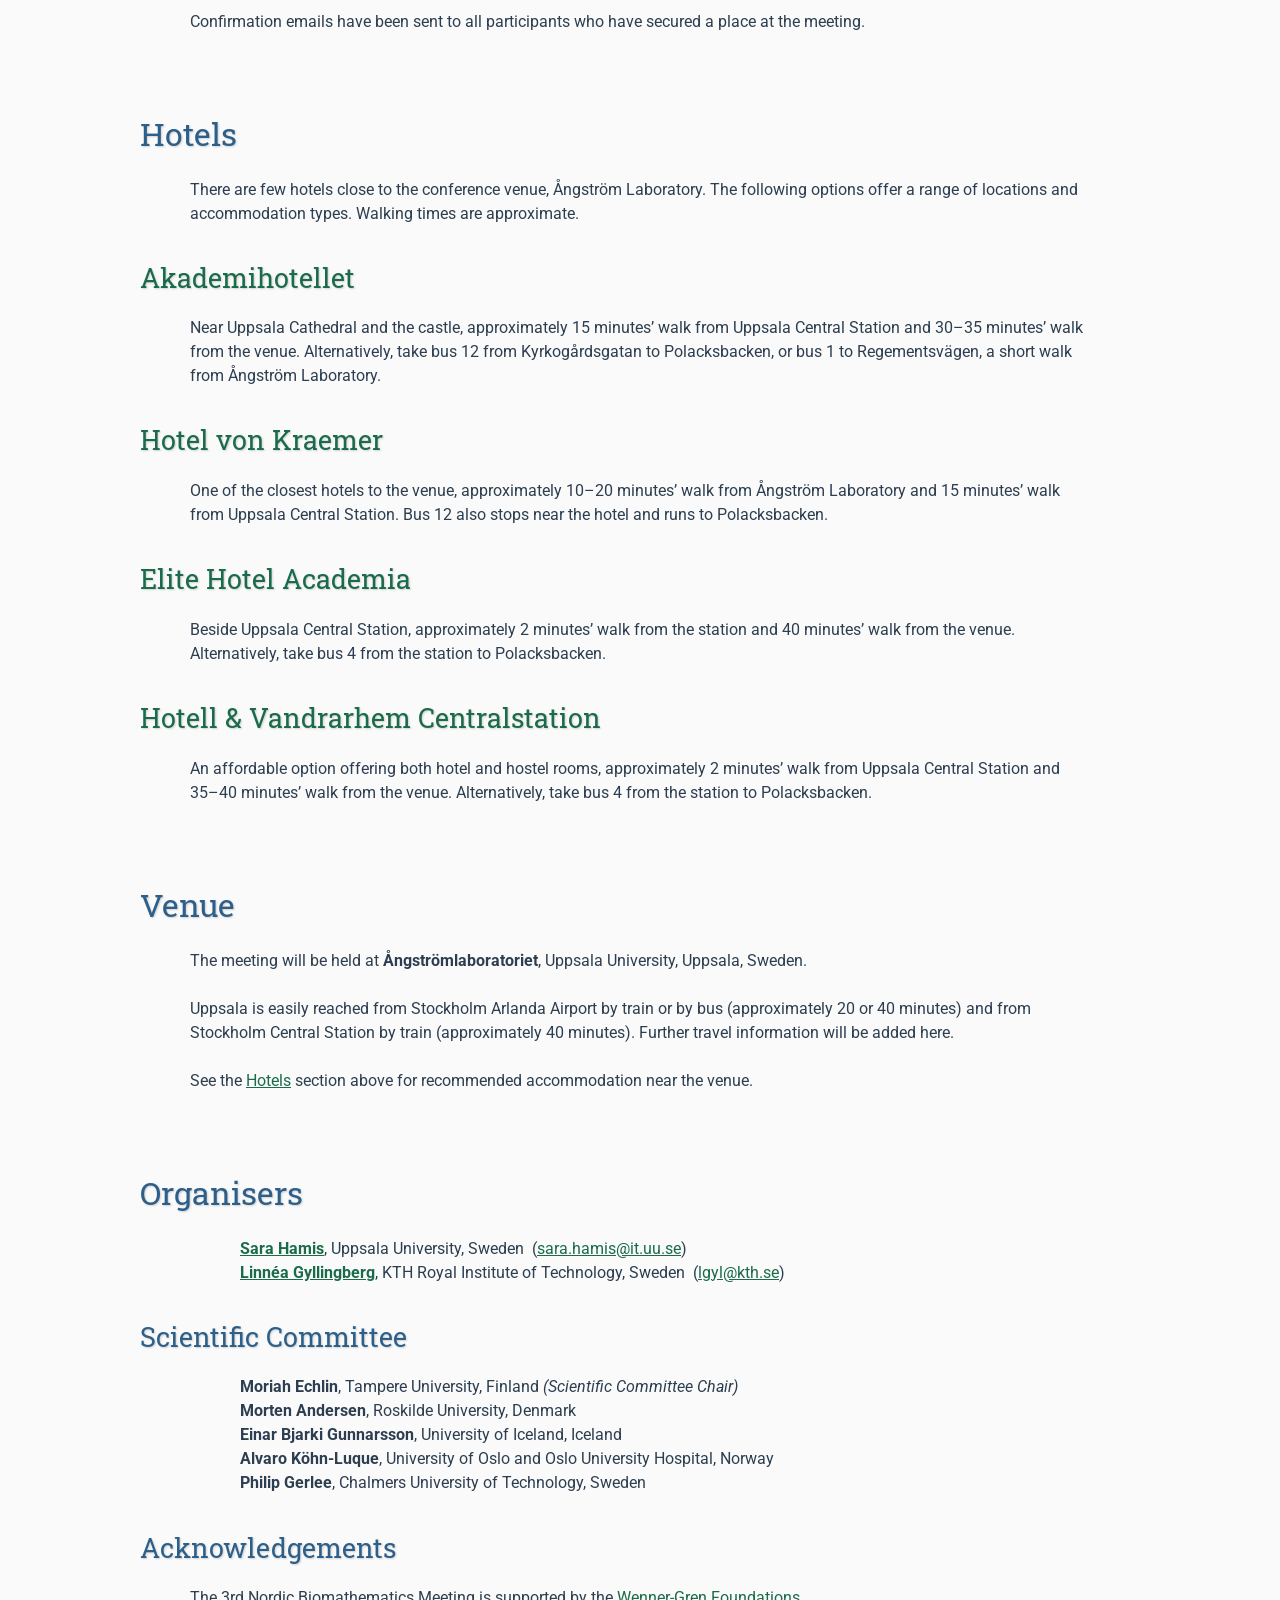
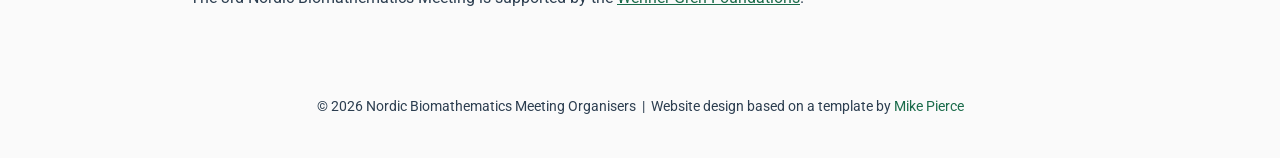
==== commit 1f45a8d1: "Replace preliminary schedule with embedded PDF of final programme" ====
--- a/index.html
+++ b/index.html
@@ -81,20 +81,23 @@
 
     <!-- PROGRAMME -->
     <section id="programme">
-        <h2>Programme <span class="prelim-badge">Preliminary</span></h2>
+        <h2>Programme</h2>
             <p>
                 The meeting will begin at 09:00 on Thursday 3 December 2026 and end at 15:00 on Friday 4 December 2026.
             </p>
              <p>
-                The programme will include:
+                The programme includes plenary talks, contributed talks, a poster session with 1-minute lightning
+                talks, and a symposium dinner on the evening of 3 December.
             </p>
-        <ul>
-            <li>Plenary talks</li>
-            <li>Contributed talks</li>
-            <li>Poster session with 1-minute lightning talks</li>
-            <li>Symposium dinner on the evening of 3 December</li>
-        </ul>
-        <p>A detailed timetable will be published closer to the meeting.</p>
+
+        <div class="pdf-embed">
+            <iframe src="assets/schedule.pdf" title="Meeting schedule" class="pdf-frame"></iframe>
+        </div>
+        <p class="schedule-note">
+            If the schedule does not display above, you can
+            <a href="assets/schedule.pdf" target="_blank" rel="noopener noreferrer">open it in a new tab</a>
+            or <a href="assets/schedule.pdf" download>download the PDF</a>.
+        </p>
     </section>
 
    
--- a/assets/main.css
+++ b/assets/main.css
@@ -255,6 +255,28 @@
 /* Programme day header */
 .day-header{background:#2c5f8a; color:#fff; padding:10px 16px; margin:32px 0 0 0; font-family:"Roboto Slab",serif; font-size:1.3em;}
 
+/* ===================== Schedule (PDF embed) ===================== */
+.schedule-note{font-style:italic; color:#555; margin:8px auto 20px auto; text-align:center;}
+
+.pdf-embed{
+    margin: 16px auto 8px auto;
+    max-width:1000px;
+    border:1px solid #d0d0d0;
+    border-radius:4px;
+    box-shadow:0 1px 4px rgba(0,0,0,0.08);
+    overflow:hidden;
+}
+.pdf-frame{
+    display:block;
+    width:100%;
+    height:460px;
+    border:0;
+}
+
+@media only screen and (max-width: 1100px) {
+    .pdf-frame{height:320px;}
+}
+
 /* Mobile responsiveness */
 @media only screen and (max-width: 1100px) {
     body { width: 100%; padding: 0 0 40px 0; }
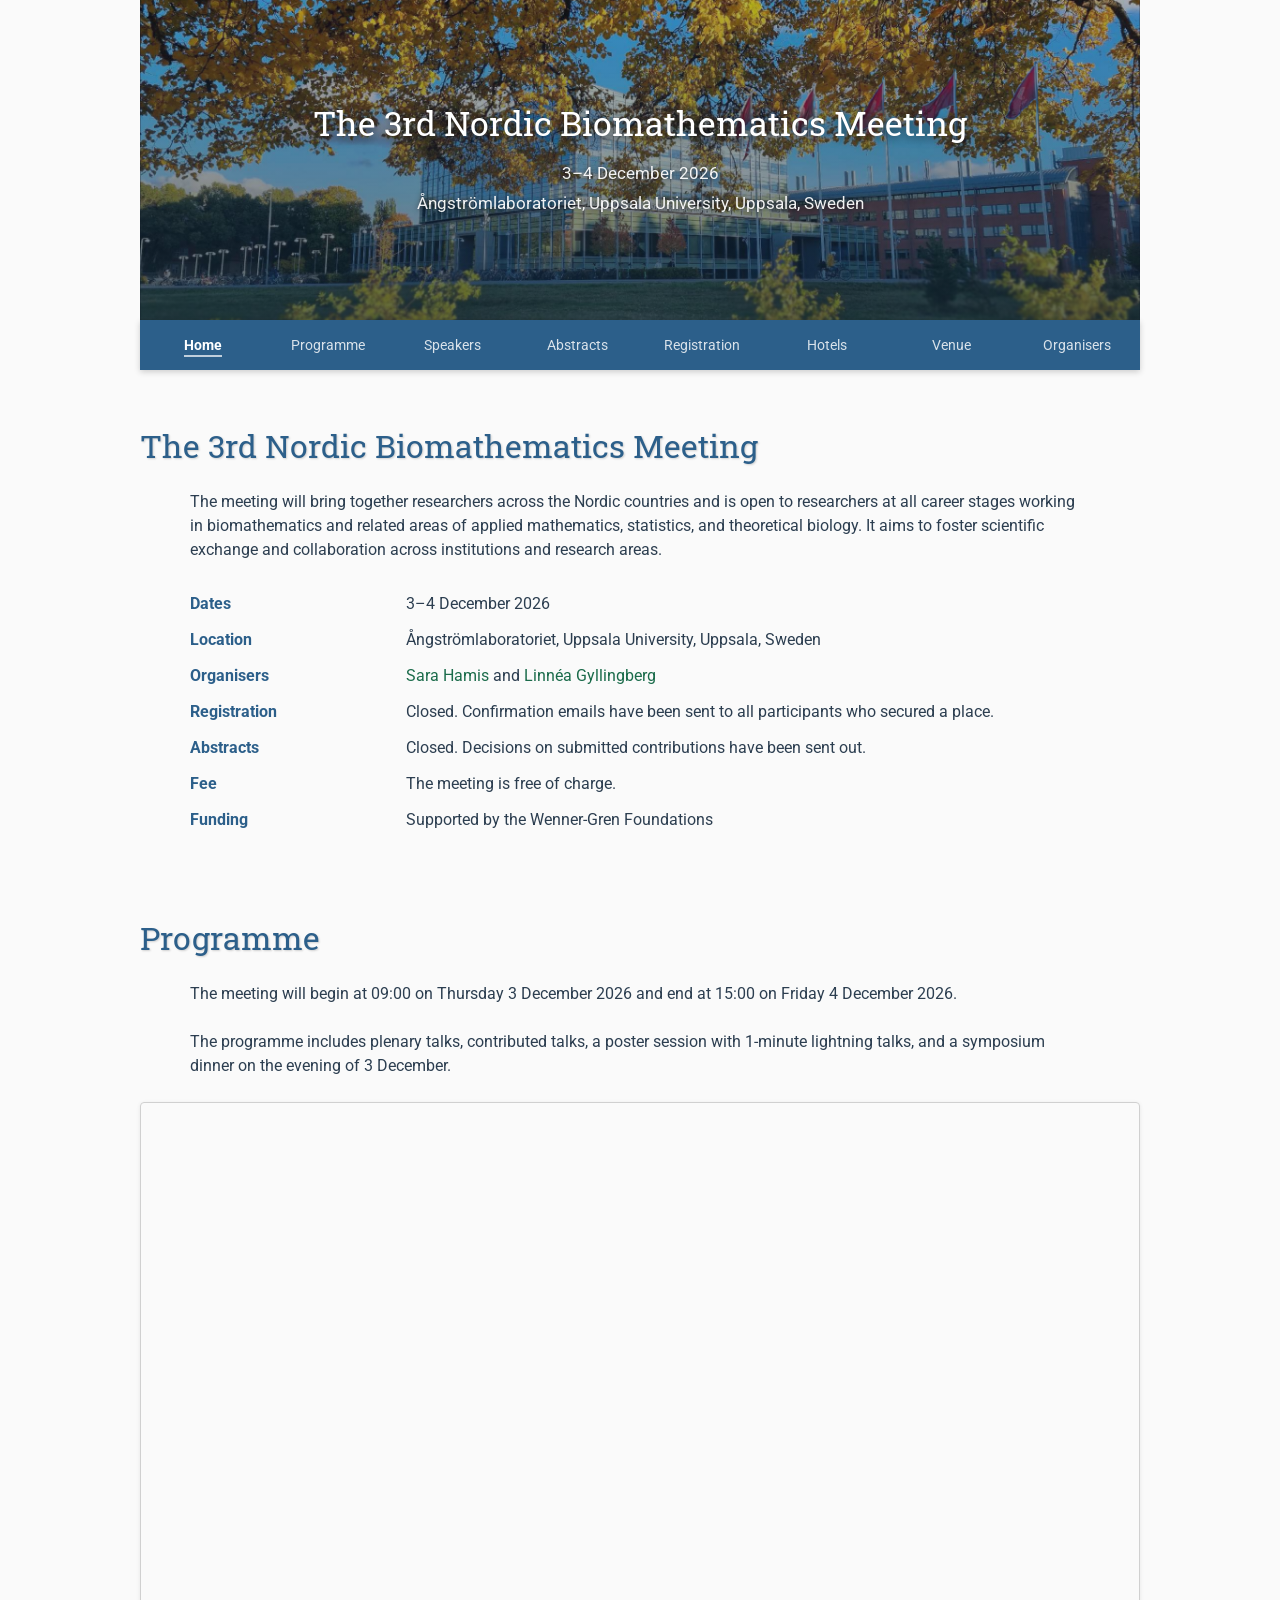
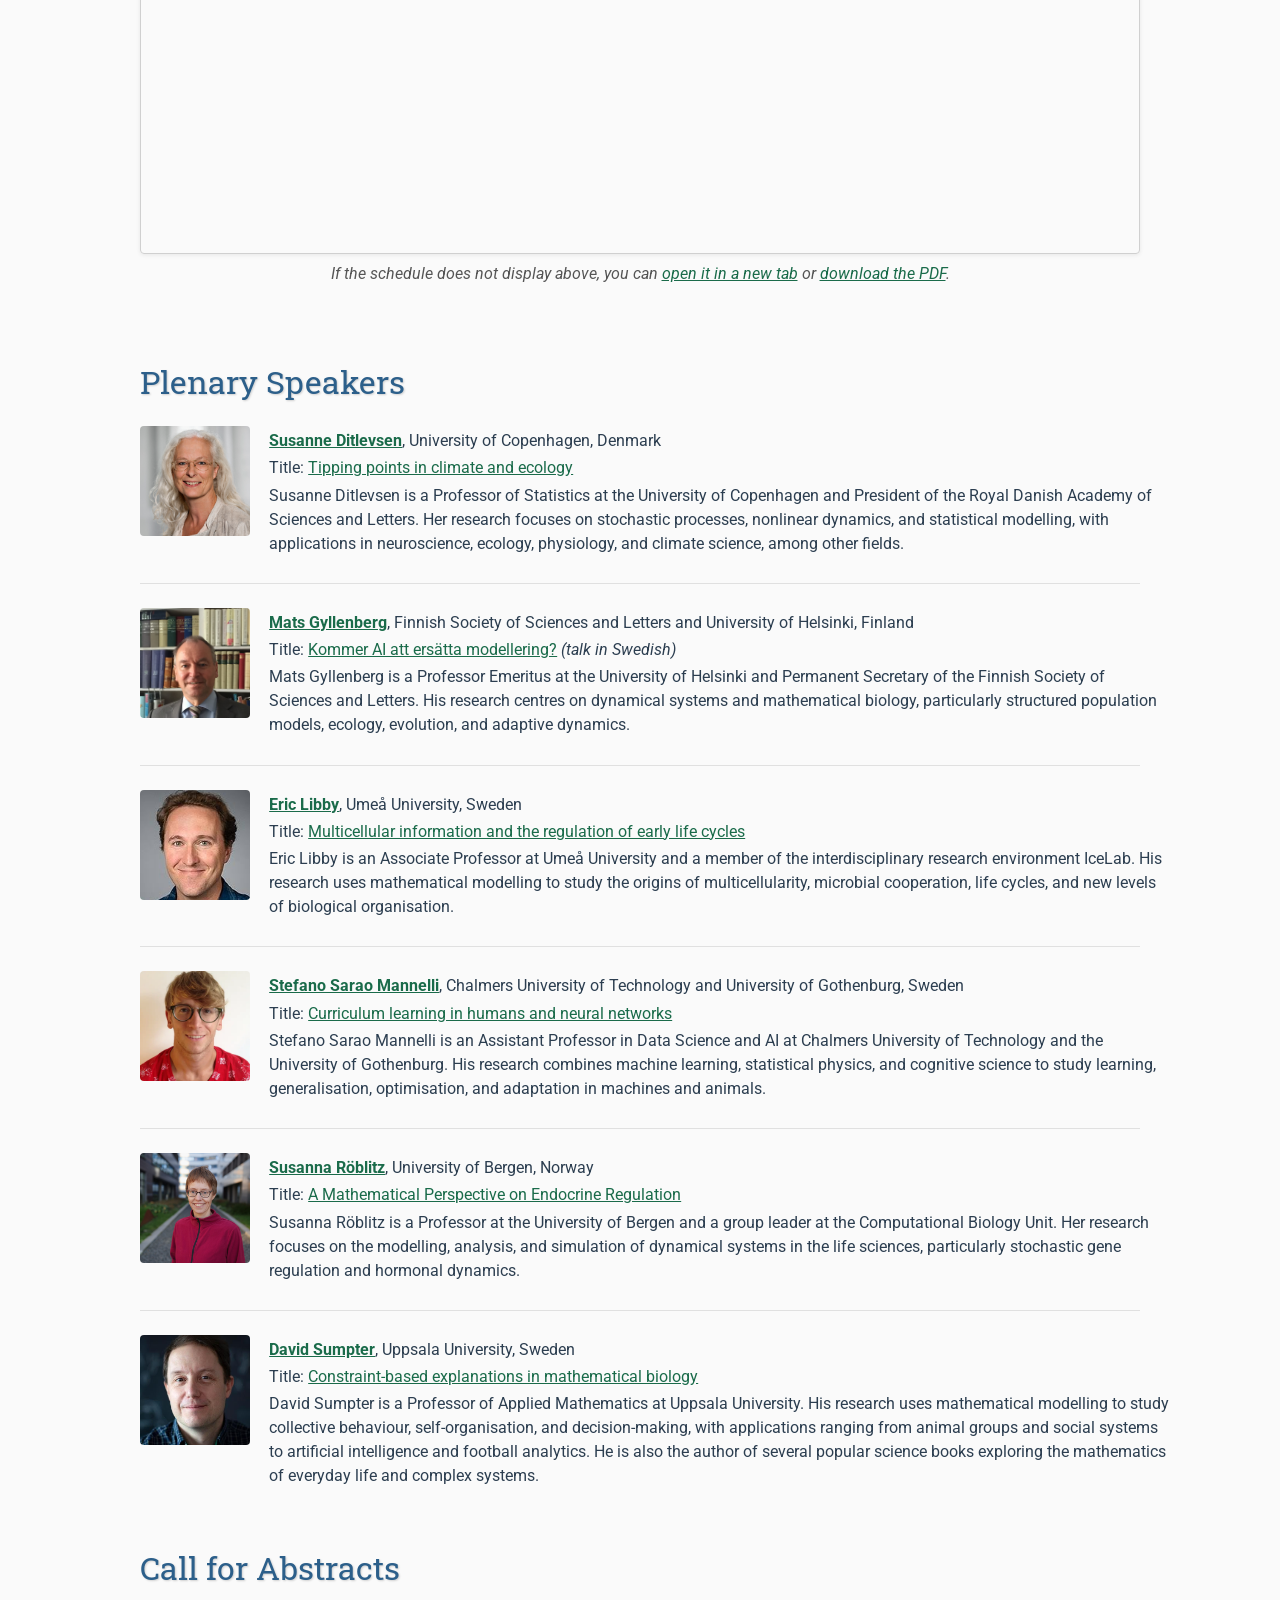
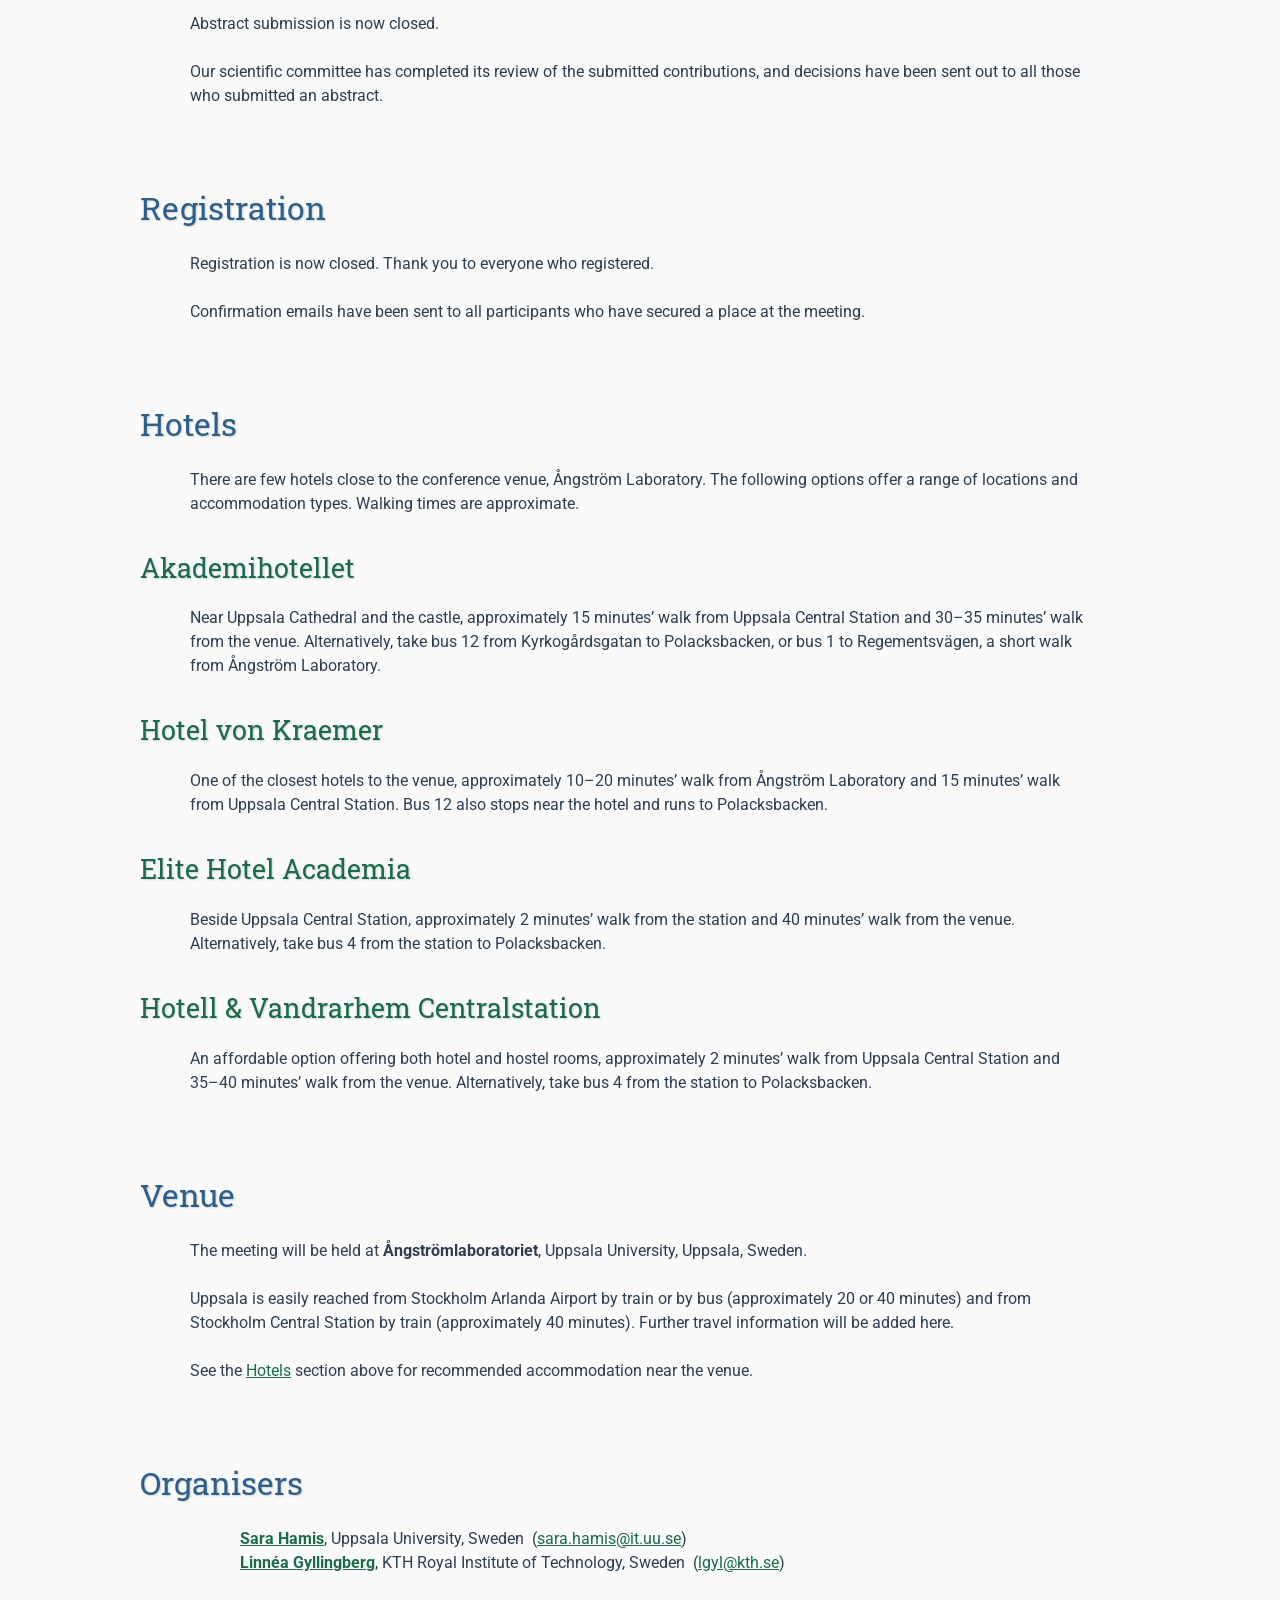
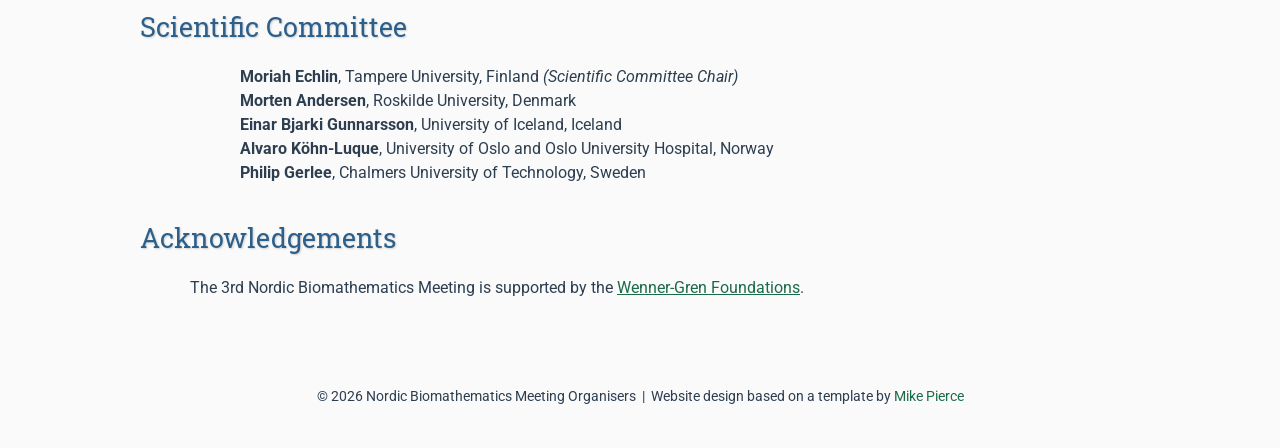
==== commit 420befb9: "Fit schedule PDF to width in embedded viewer" ====
--- a/index.html
+++ b/index.html
@@ -91,7 +91,7 @@
             </p>
 
         <div class="pdf-embed">
-            <iframe src="assets/schedule.pdf" title="Meeting schedule" class="pdf-frame"></iframe>
+            <iframe src="assets/schedule.pdf#view=FitH" title="Meeting schedule" class="pdf-frame"></iframe>
         </div>
         <p class="schedule-note">
             If the schedule does not display above, you can
--- a/assets/main.css
+++ b/assets/main.css
@@ -269,12 +269,12 @@
 .pdf-frame{
     display:block;
     width:100%;
-    height:460px;
+    height:750px;
     border:0;
 }
 
 @media only screen and (max-width: 1100px) {
-    .pdf-frame{height:320px;}
+    .pdf-frame{height:450px;}
 }
 
 /* Mobile responsiveness */
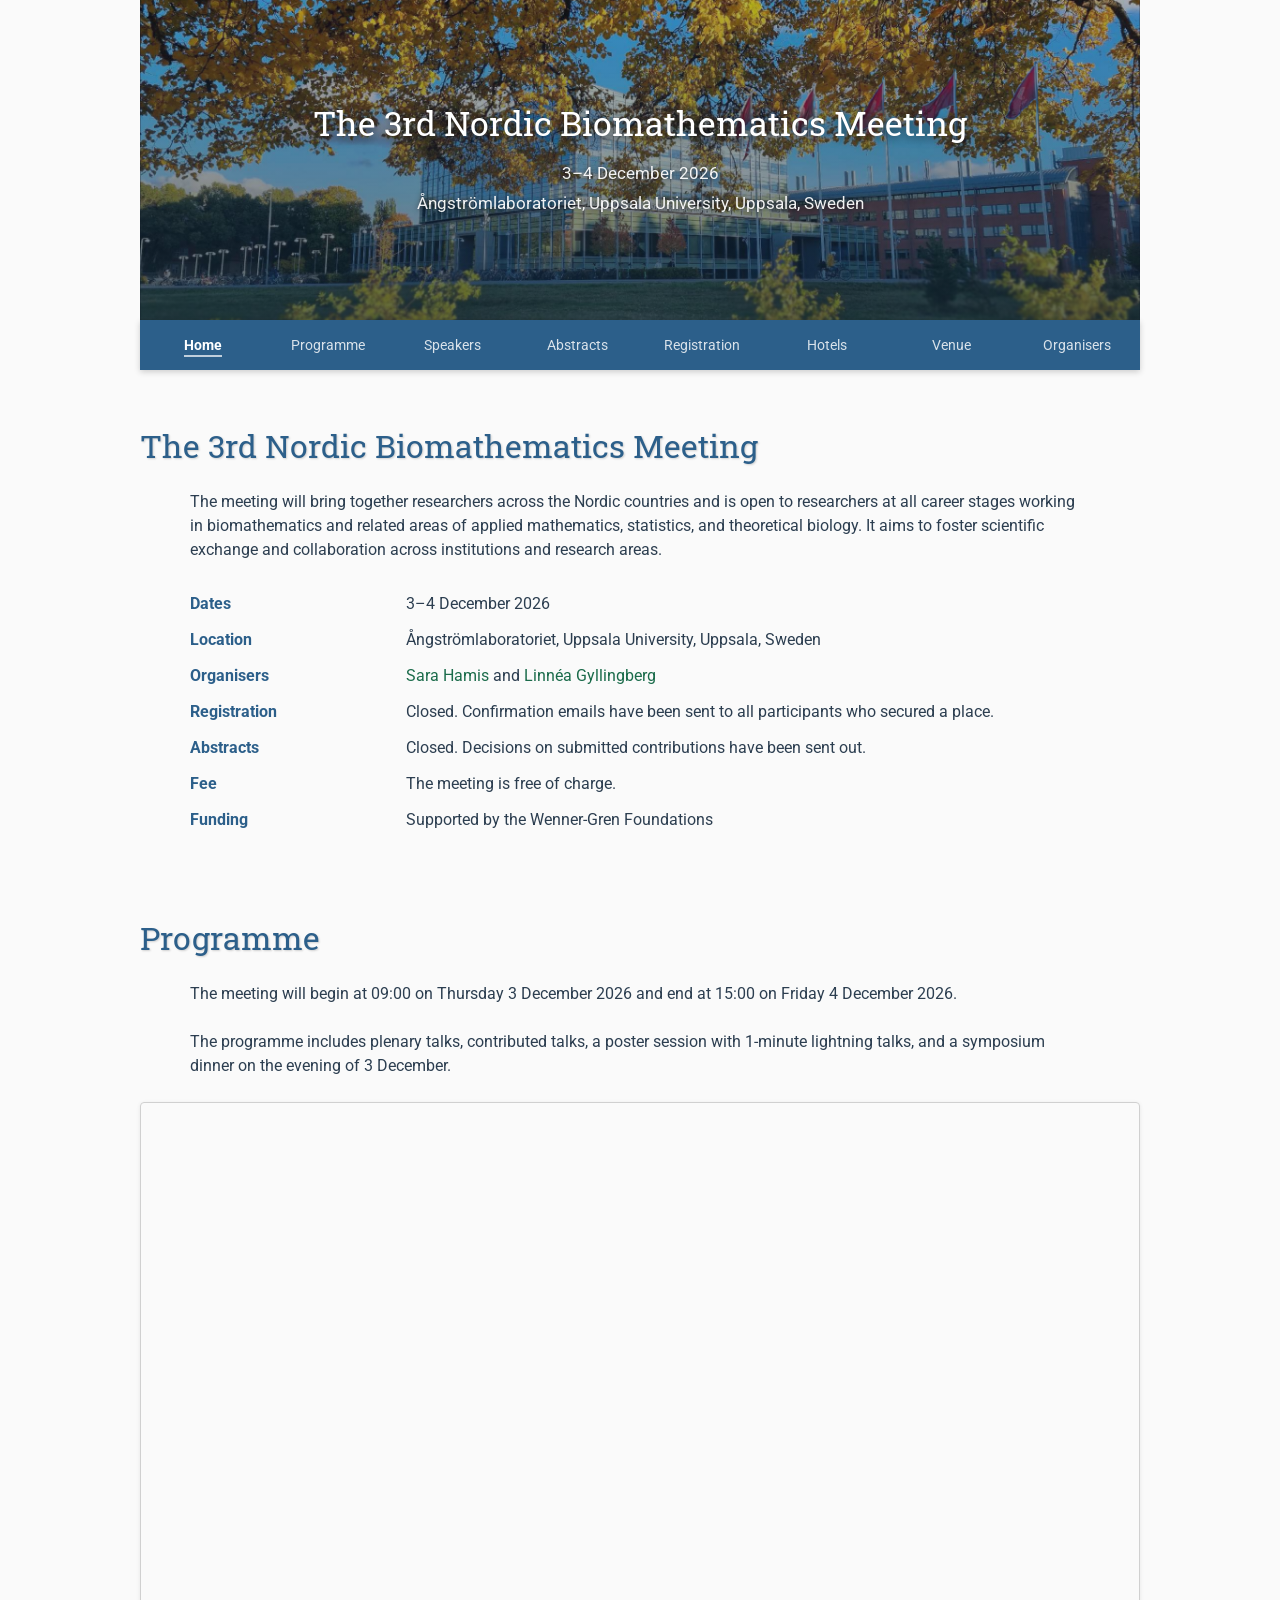
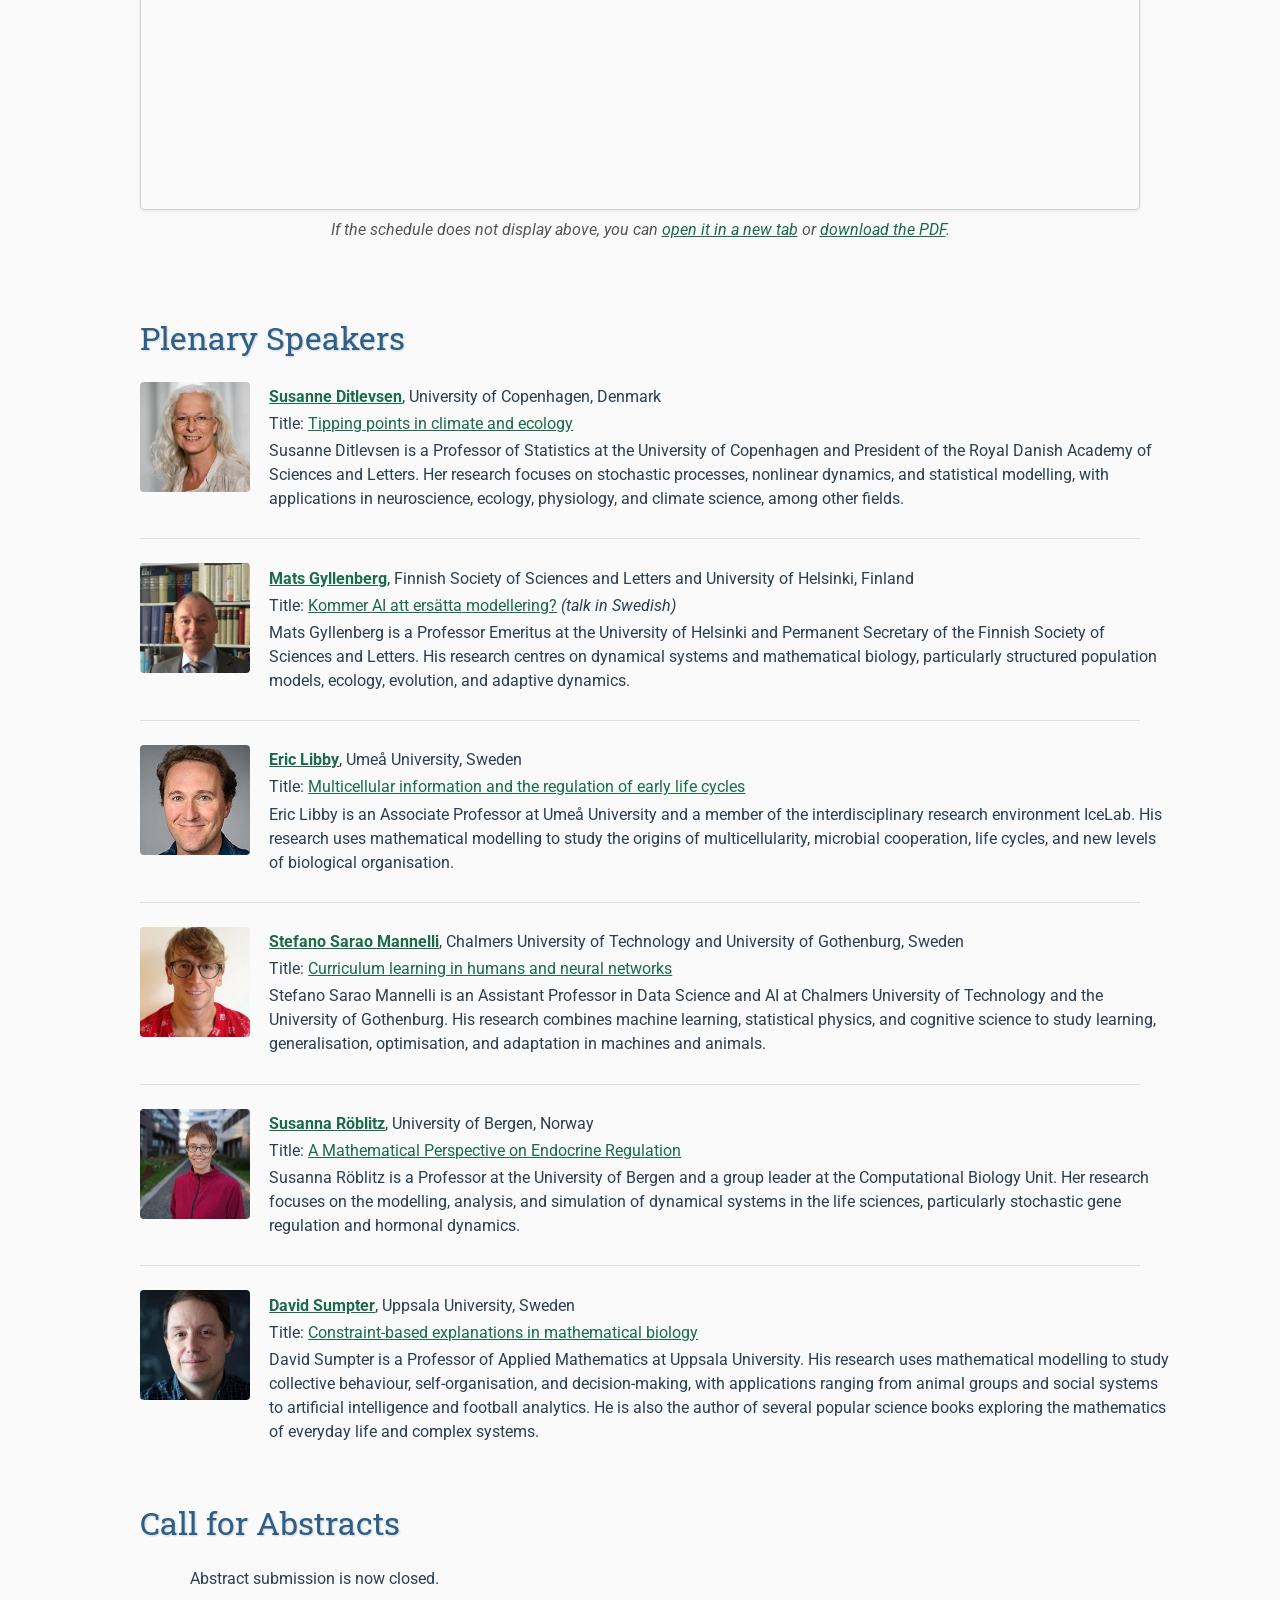
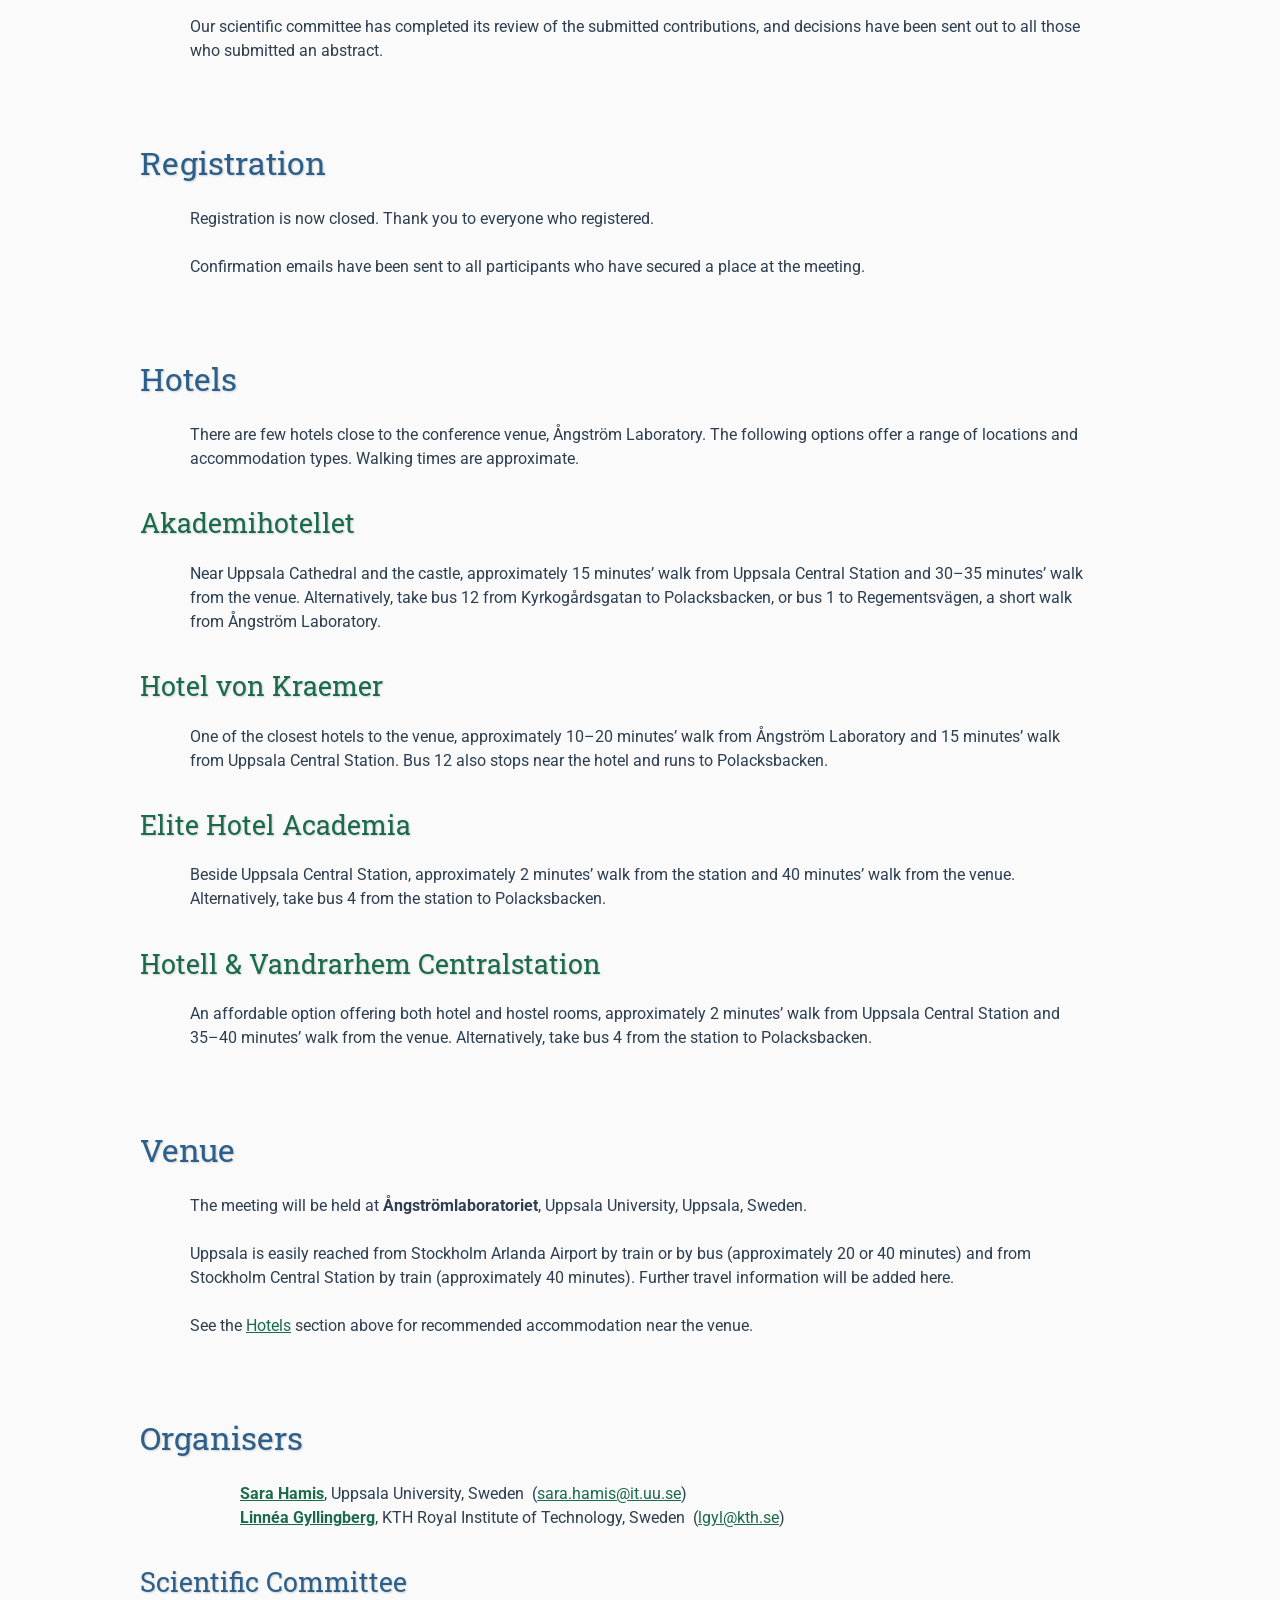
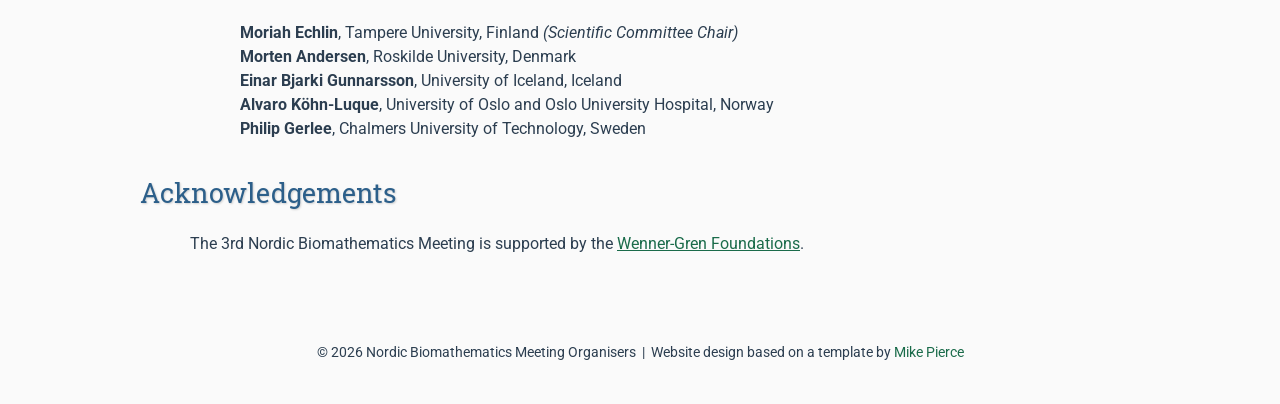
==== commit 23108735: "Fix schedule PDF embed to fill full width using scaled aspect-ratio box" ====
--- a/index.html
+++ b/index.html
@@ -91,7 +91,9 @@
             </p>
 
         <div class="pdf-embed">
-            <iframe src="assets/schedule.pdf#view=FitH" title="Meeting schedule" class="pdf-frame"></iframe>
+            <div class="pdf-scaler">
+                <iframe src="assets/schedule.pdf#view=FitH&toolbar=0" title="Meeting schedule" class="pdf-frame"></iframe>
+            </div>
         </div>
         <p class="schedule-note">
             If the schedule does not display above, you can
--- a/assets/main.css
+++ b/assets/main.css
@@ -264,17 +264,27 @@
     border:1px solid #d0d0d0;
     border-radius:4px;
     box-shadow:0 1px 4px rgba(0,0,0,0.08);
+}
+/* Aspect-ratio box matching A4 landscape (595/842 ≈ 70.7%). The iframe is
+   rendered at 2x size and scaled back down with a CSS transform so that the
+   browser's built-in PDF viewer fills the full width instead of showing the
+   page at a small, non-responsive default zoom level. */
+.pdf-scaler{
+    position:relative;
+    width:100%;
+    padding-top:70.7%;
     overflow:hidden;
+    border-radius:4px;
 }
 .pdf-frame{
-    display:block;
-    width:100%;
-    height:750px;
+    position:absolute;
+    top:0;
+    left:0;
+    width:200%;
+    height:200%;
     border:0;
-}
-
-@media only screen and (max-width: 1100px) {
-    .pdf-frame{height:450px;}
+    transform:scale(0.5);
+    transform-origin:top left;
 }
 
 /* Mobile responsiveness */
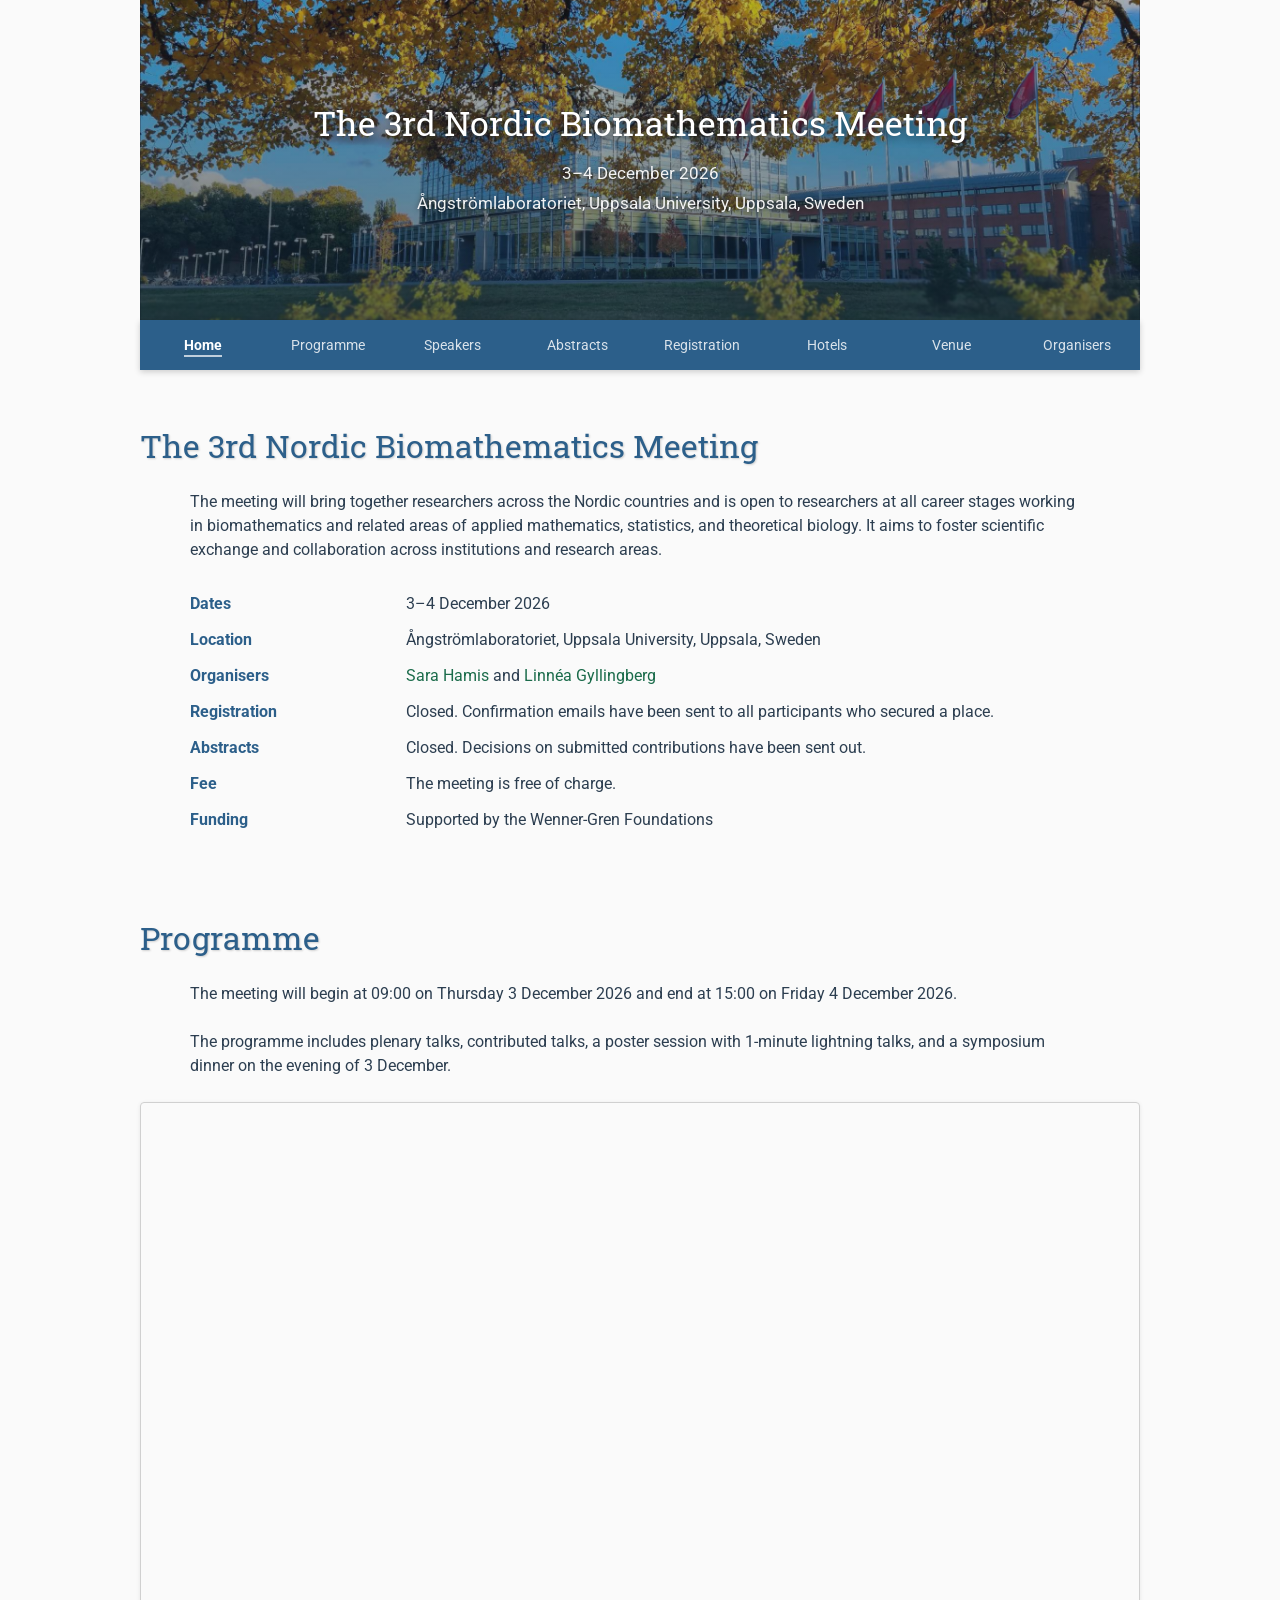
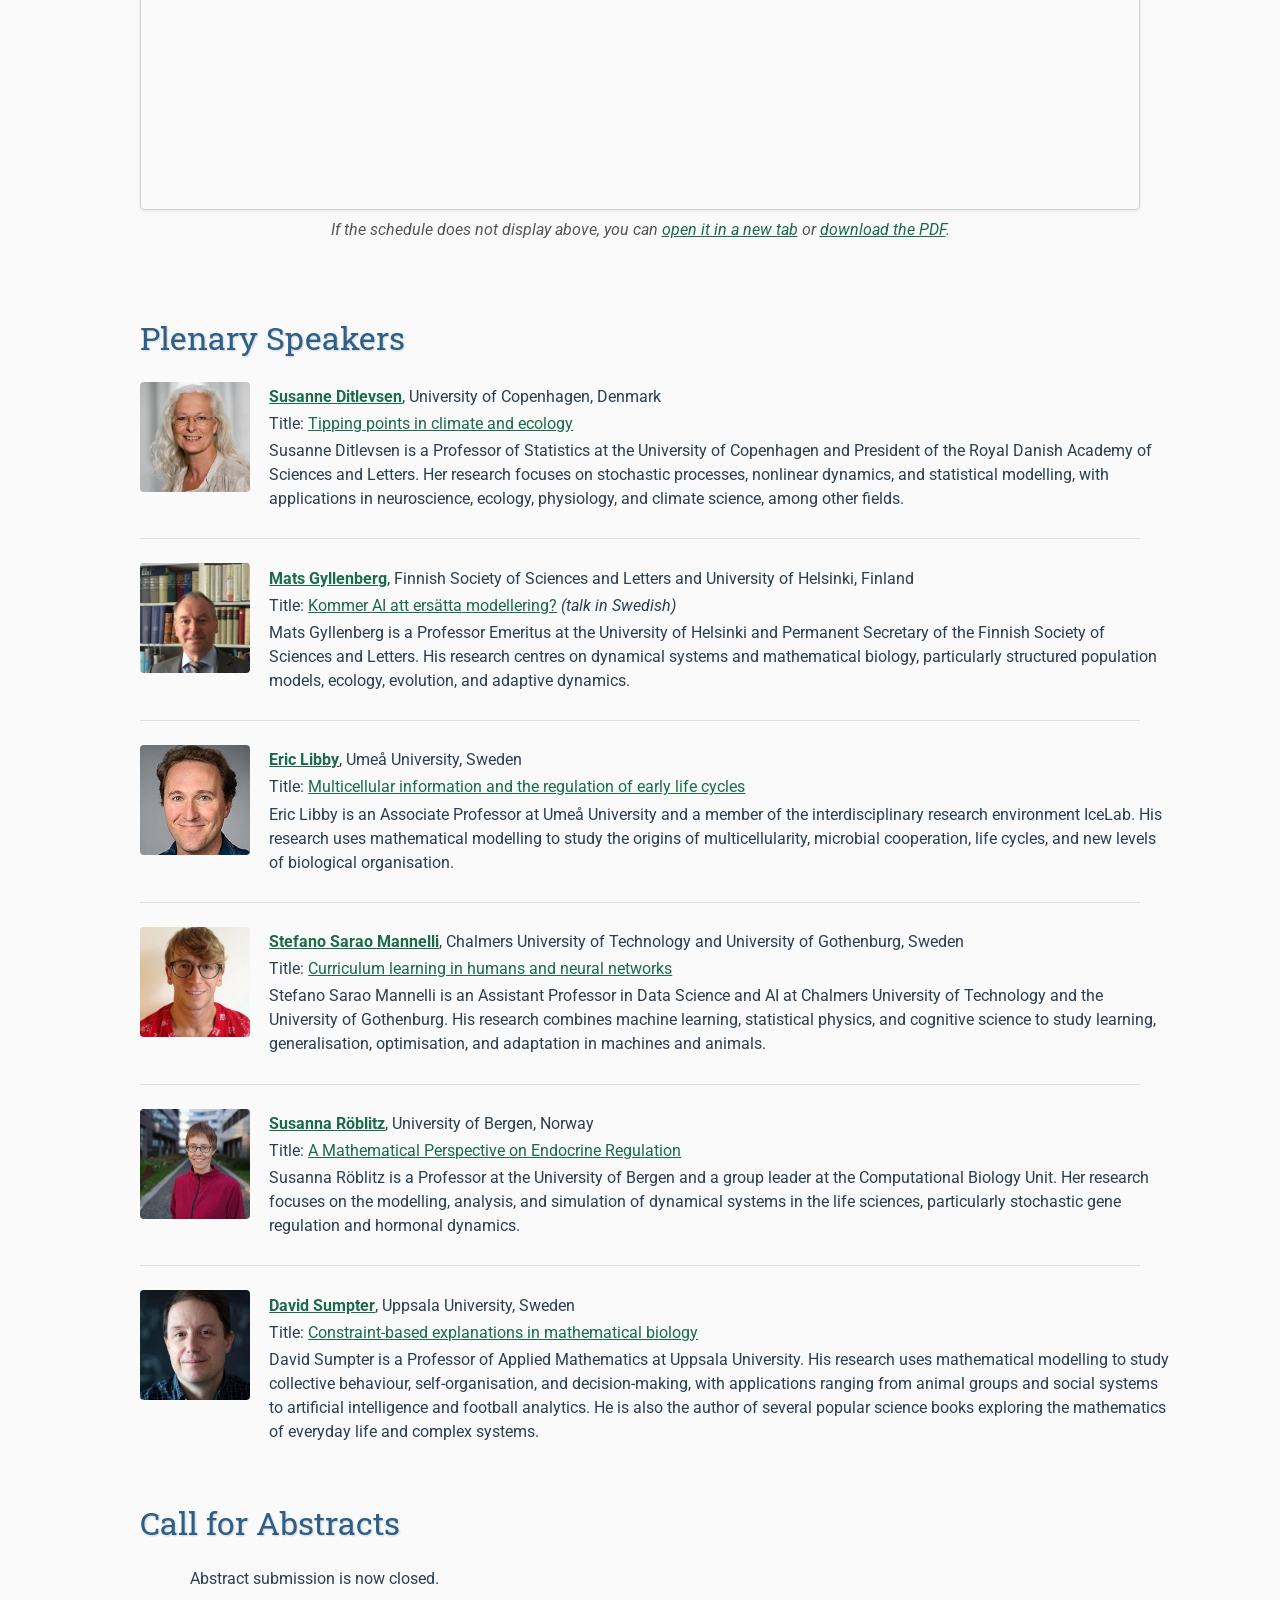
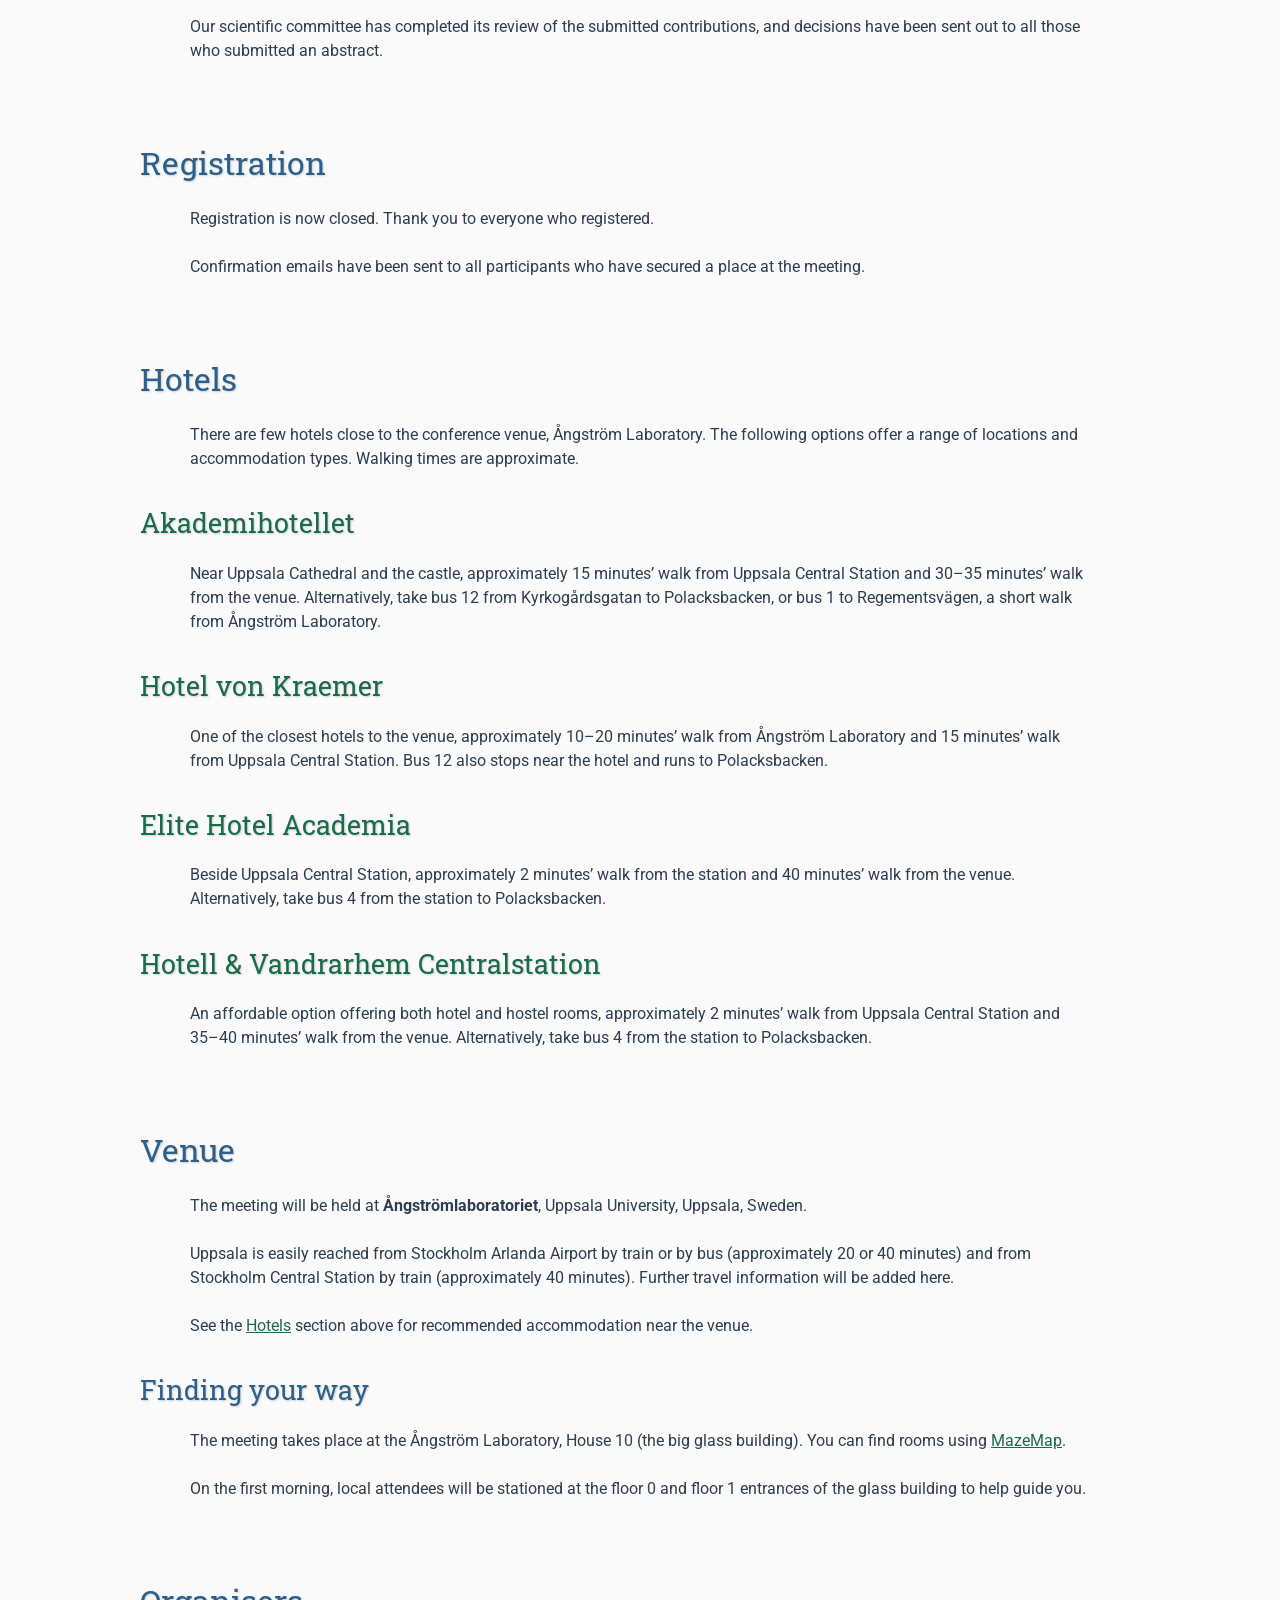
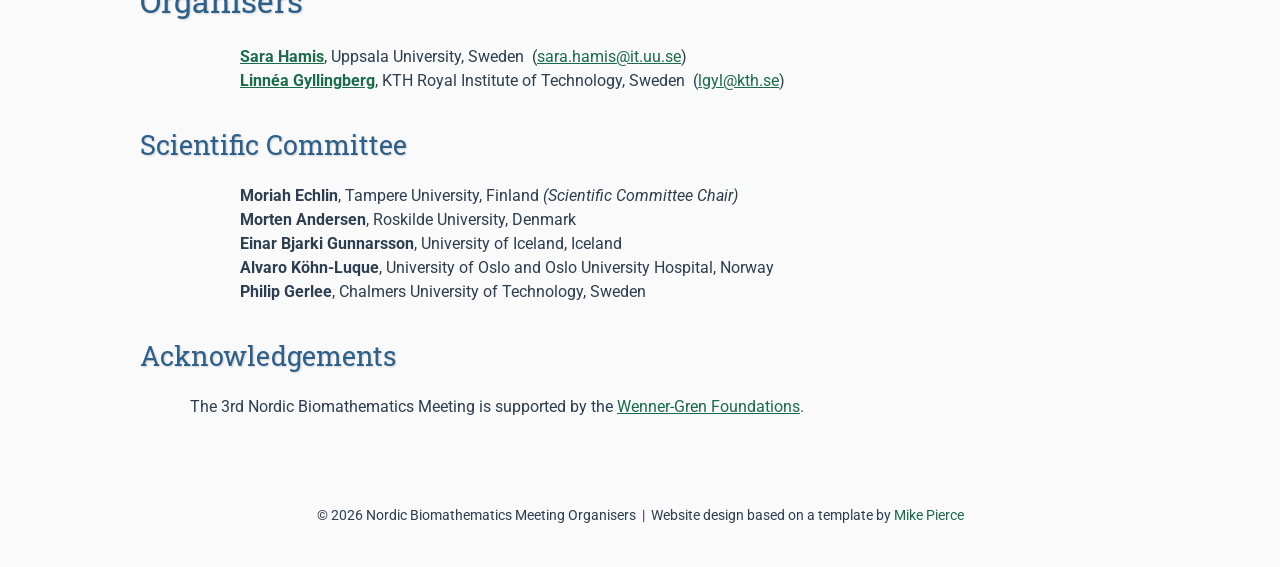
==== commit 163fc7cf: "Add MazeMap link and venue wayfinding info" ====
--- a/index.html
+++ b/index.html
@@ -236,6 +236,17 @@
         <p>
             See the <a href="#hotels">Hotels</a> section above for recommended accommodation near the venue.
         </p>
+
+        <h3>Finding your way</h3>
+        <p>
+            The meeting takes place at the Ångström Laboratory, House 10 (the big glass building).
+            You can find rooms using
+            <a href="https://use.mazemap.com/#v=1&campusid=49&zlevel=1&center=17.630109,59.858393&zoom=12.4" target="_blank" rel="noopener noreferrer">MazeMap</a>.
+        </p>
+        <p>
+            On the first morning, local attendees will be stationed at the floor 0 and floor 1 entrances of the
+            glass building to help guide you.
+        </p>
     </section>
 
     <!-- ORGANISERS -->
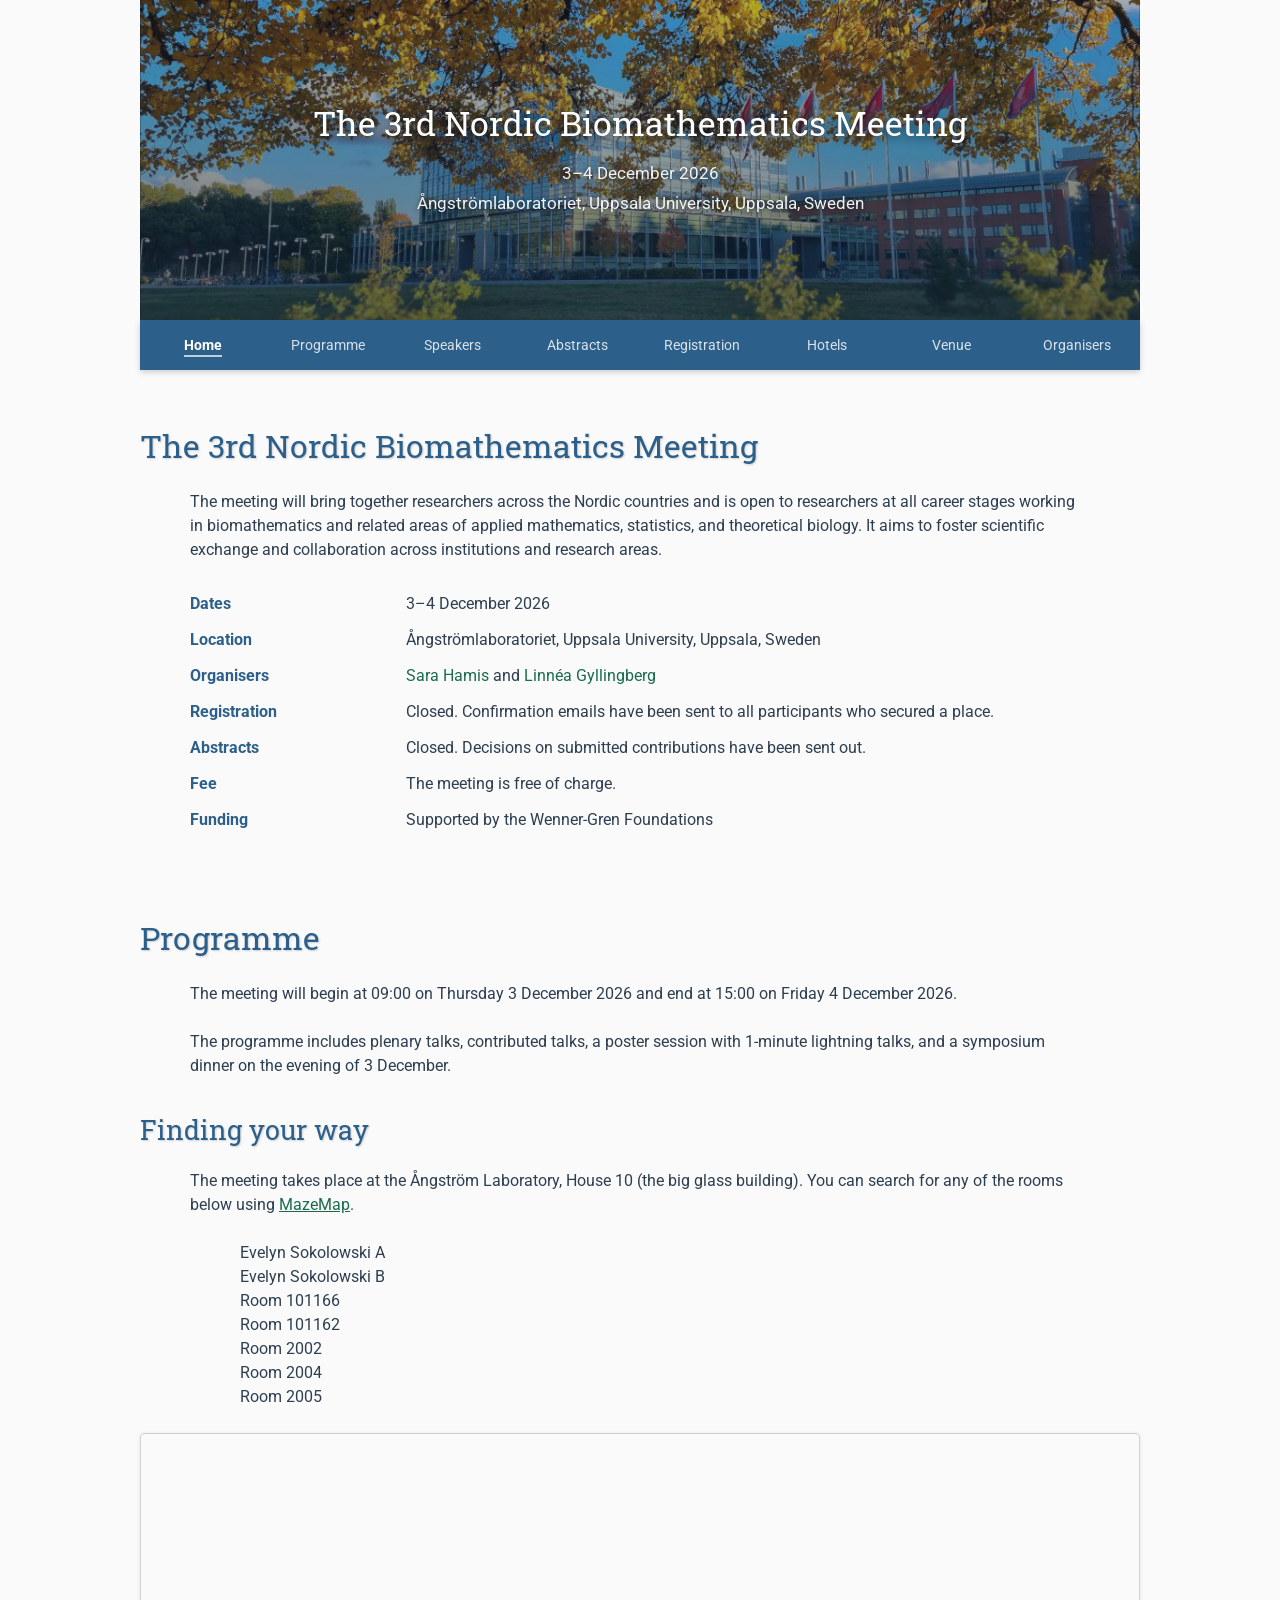
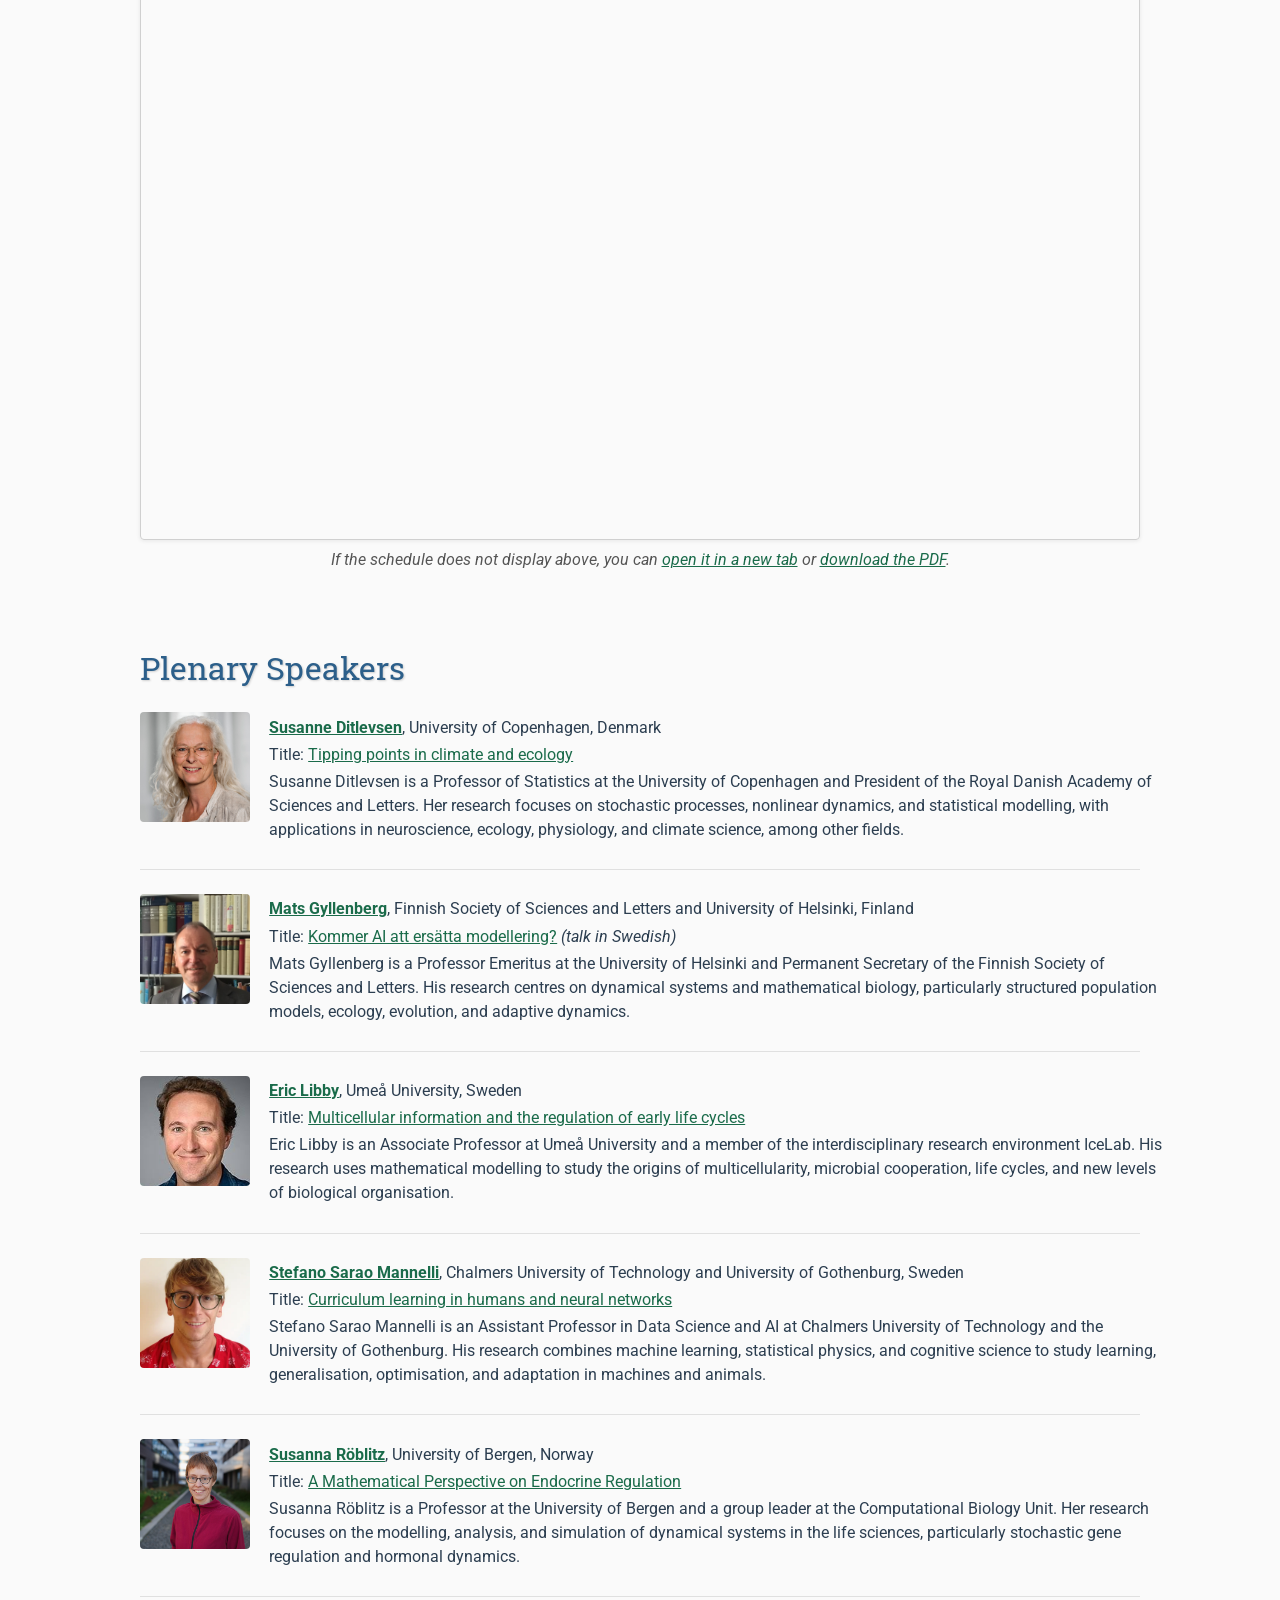
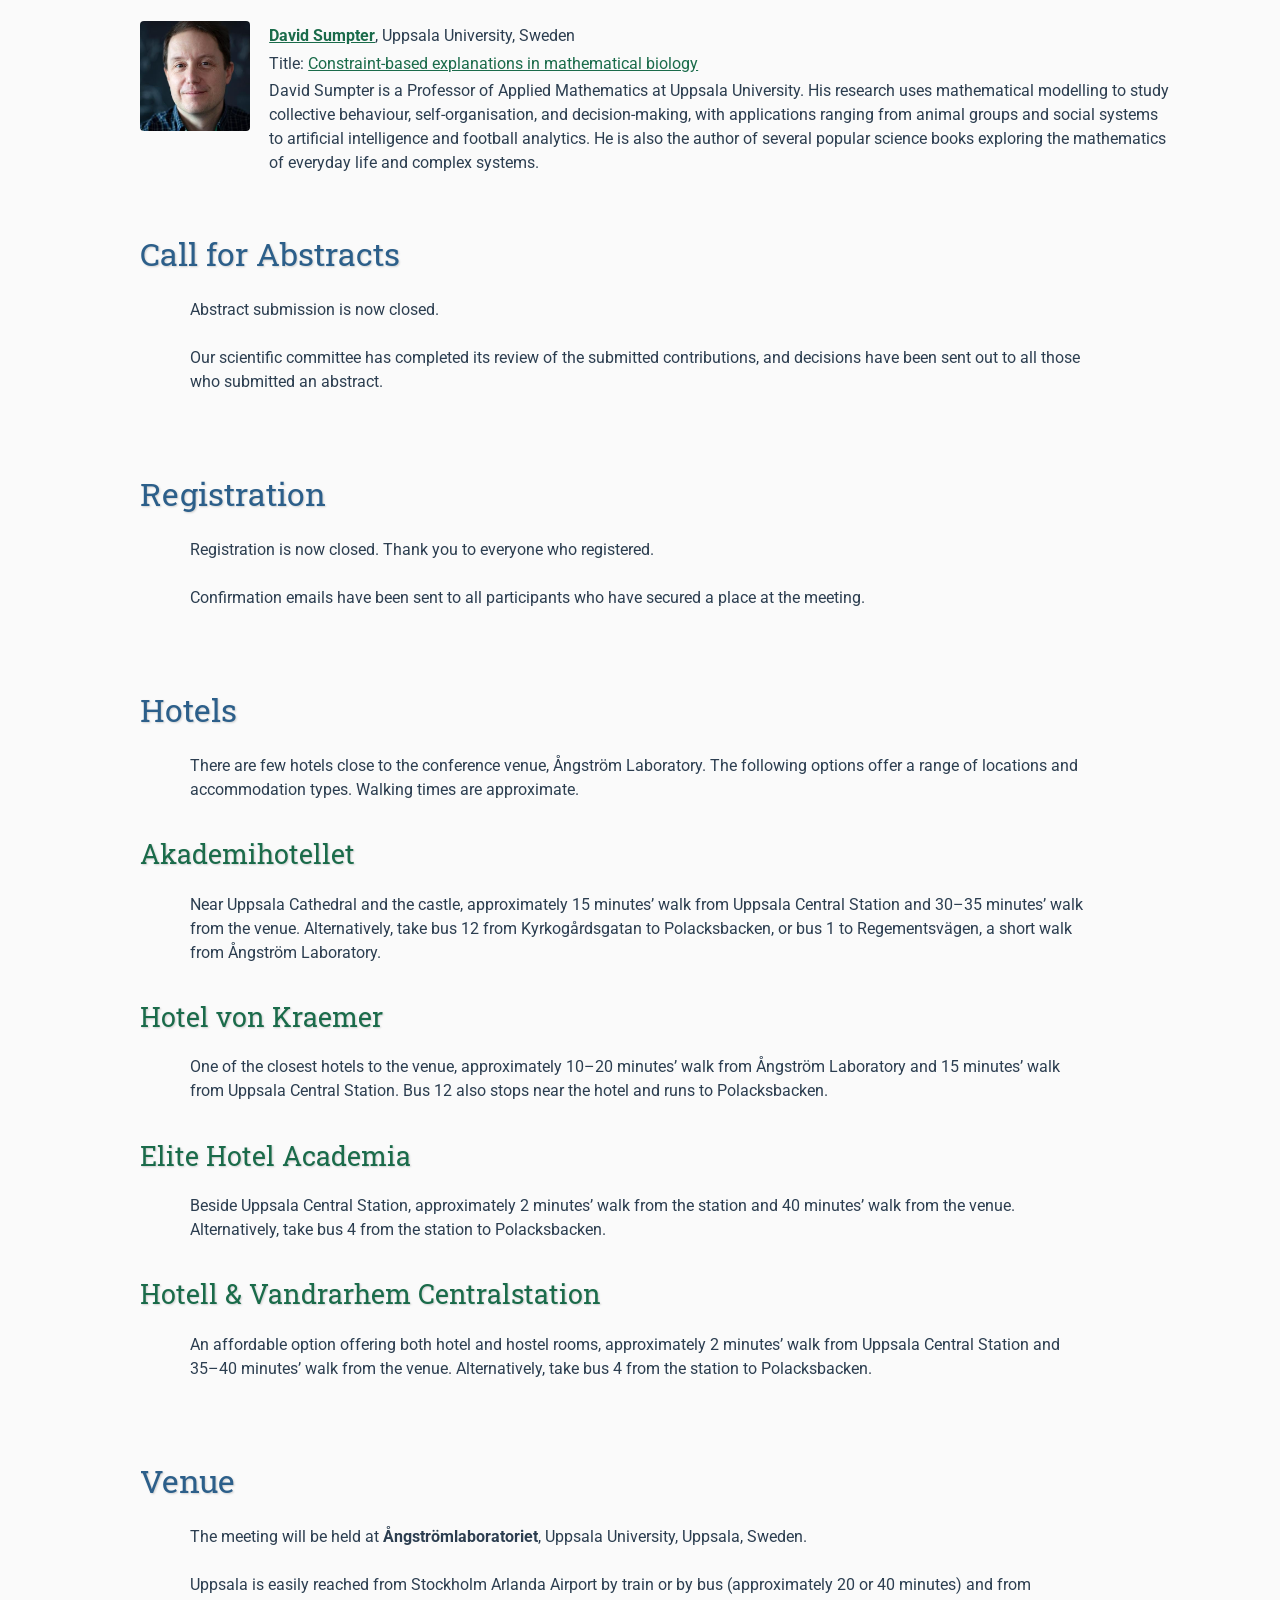
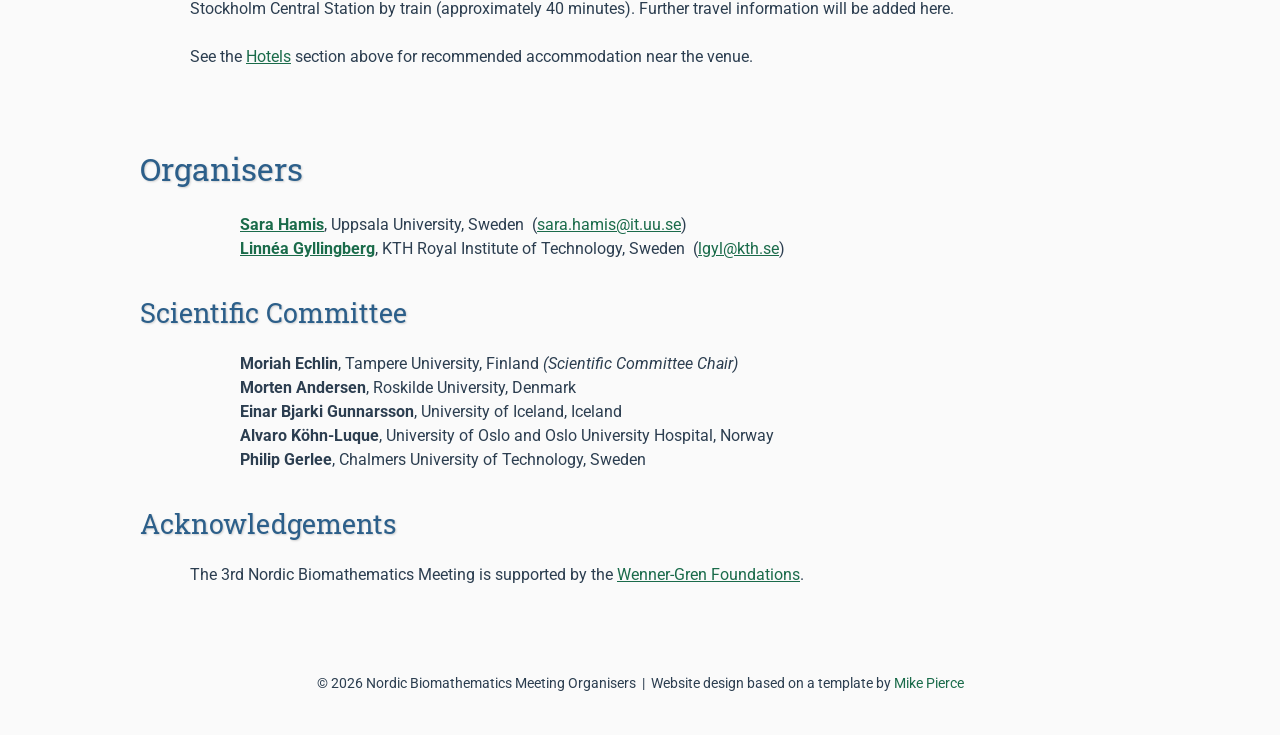
==== commit 34ed80d7: "Move Finding your way with MazeMap link and room list to Programme section" ====
--- a/index.html
+++ b/index.html
@@ -90,6 +90,22 @@
                 talks, and a symposium dinner on the evening of 3 December.
             </p>
 
+        <h3>Finding your way</h3>
+        <p>
+            The meeting takes place at the Ångström Laboratory, House 10 (the big glass building). You can search
+            for any of the rooms below using
+            <a href="https://use.mazemap.com/#v=1&campusid=49&zlevel=1&center=17.630109,59.858393&zoom=12.4" target="_blank" rel="noopener noreferrer">MazeMap</a>.
+        </p>
+        <ul>
+            <li>Evelyn Sokolowski A</li>
+            <li>Evelyn Sokolowski B</li>
+            <li>Room 101166</li>
+            <li>Room 101162</li>
+            <li>Room 2002</li>
+            <li>Room 2004</li>
+            <li>Room 2005</li>
+        </ul>
+
         <div class="pdf-embed">
             <div class="pdf-scaler">
                 <iframe src="assets/schedule.pdf#view=FitH&toolbar=0" title="Meeting schedule" class="pdf-frame"></iframe>
@@ -228,6 +244,7 @@
             The meeting will be held at <strong>Ångströmlaboratoriet</strong>, Uppsala University,
             Uppsala, Sweden.
         </p>
+
         <p>
             Uppsala is easily reached from Stockholm Arlanda Airport by train or by bus (approximately 20 or 40 minutes)
             and from Stockholm Central Station by train (approximately 40 minutes).
@@ -235,17 +252,6 @@
         </p>
         <p>
             See the <a href="#hotels">Hotels</a> section above for recommended accommodation near the venue.
-        </p>
-
-        <h3>Finding your way</h3>
-        <p>
-            The meeting takes place at the Ångström Laboratory, House 10 (the big glass building).
-            You can find rooms using
-            <a href="https://use.mazemap.com/#v=1&campusid=49&zlevel=1&center=17.630109,59.858393&zoom=12.4" target="_blank" rel="noopener noreferrer">MazeMap</a>.
-        </p>
-        <p>
-            On the first morning, local attendees will be stationed at the floor 0 and floor 1 entrances of the
-            glass building to help guide you.
         </p>
     </section>
 
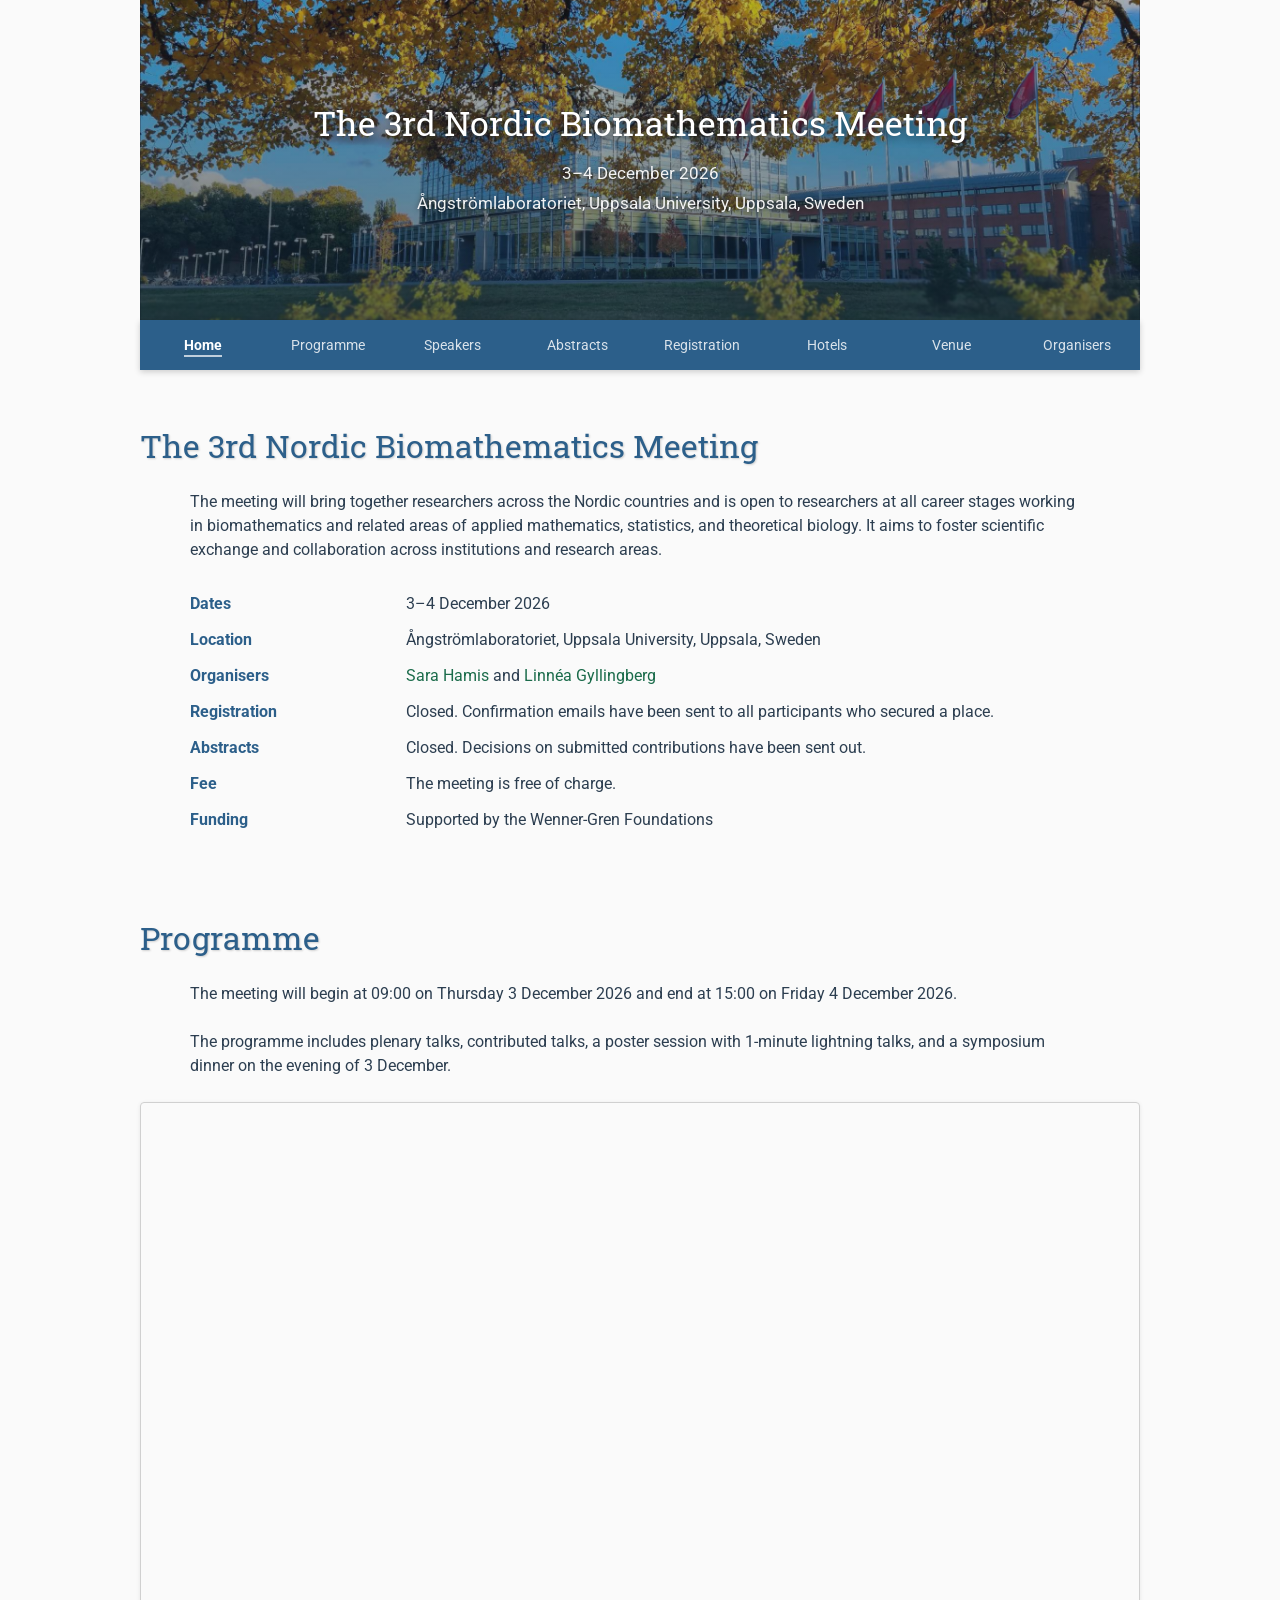
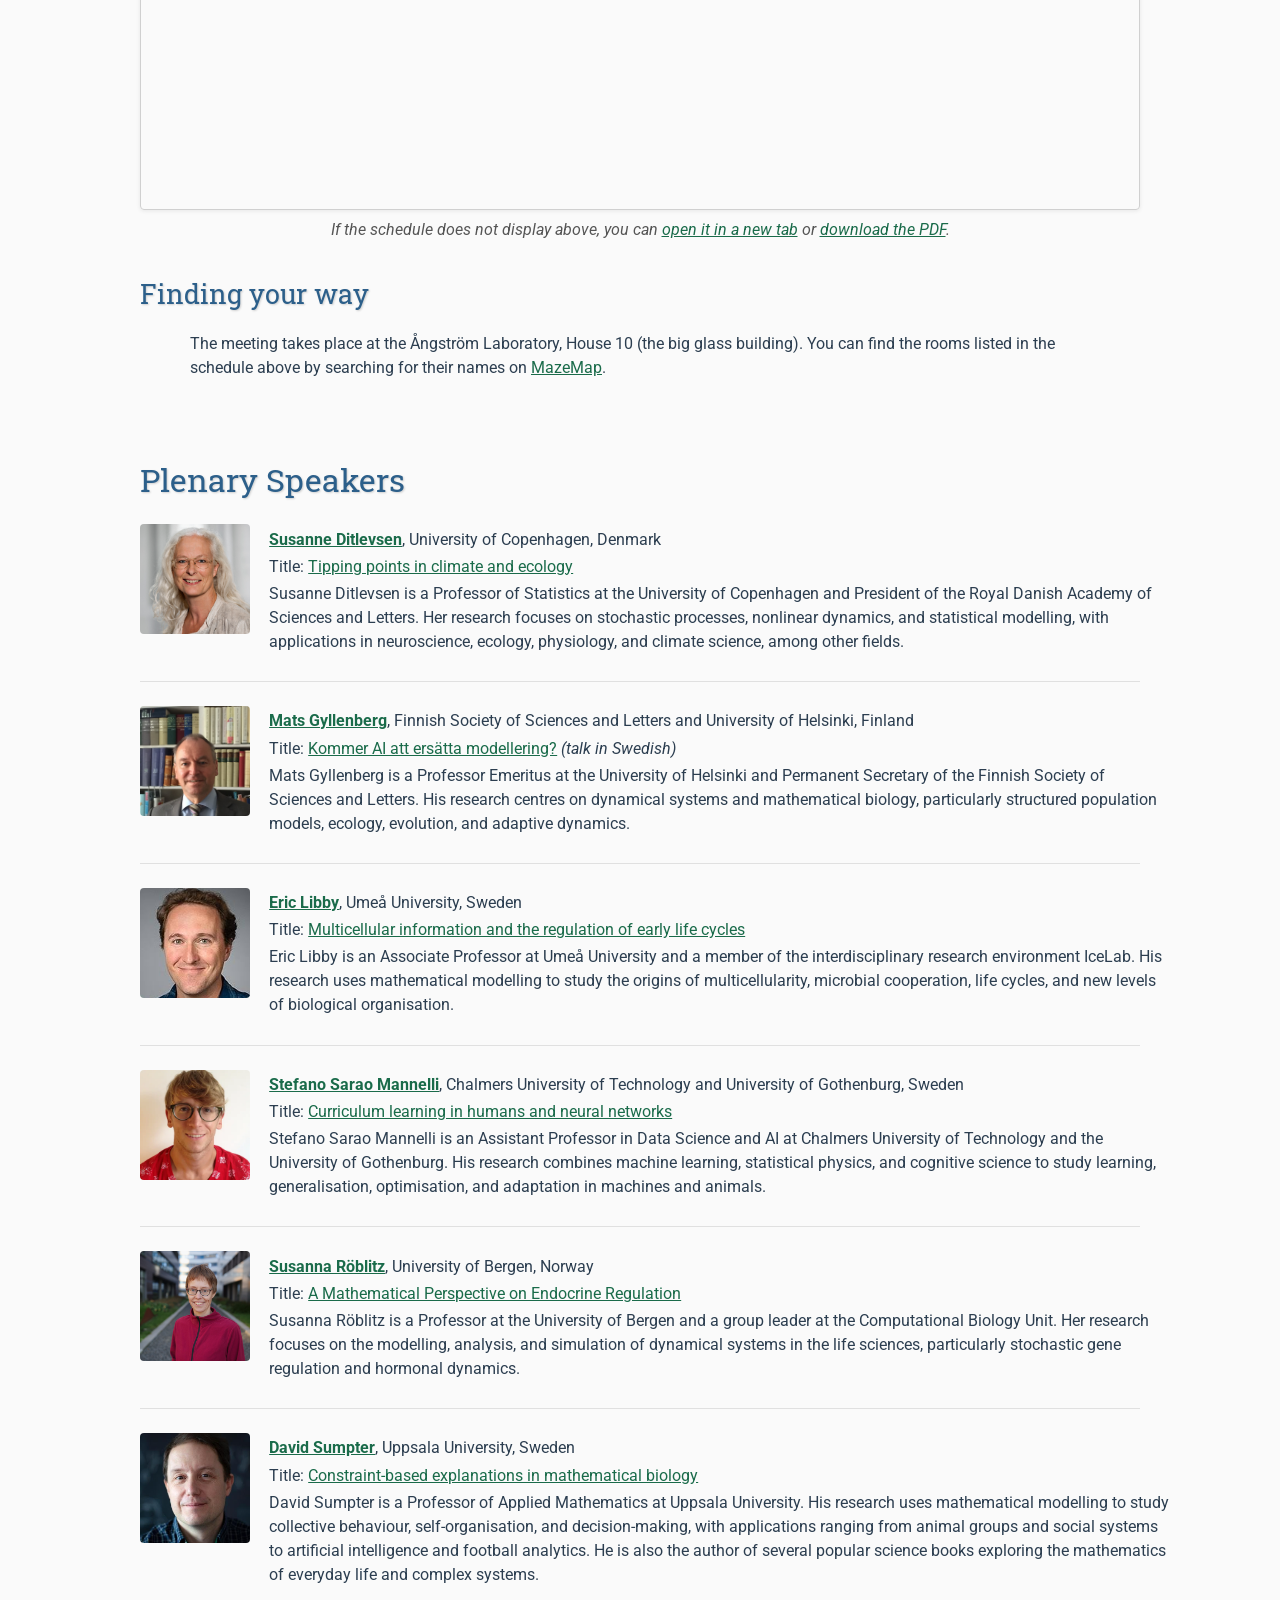
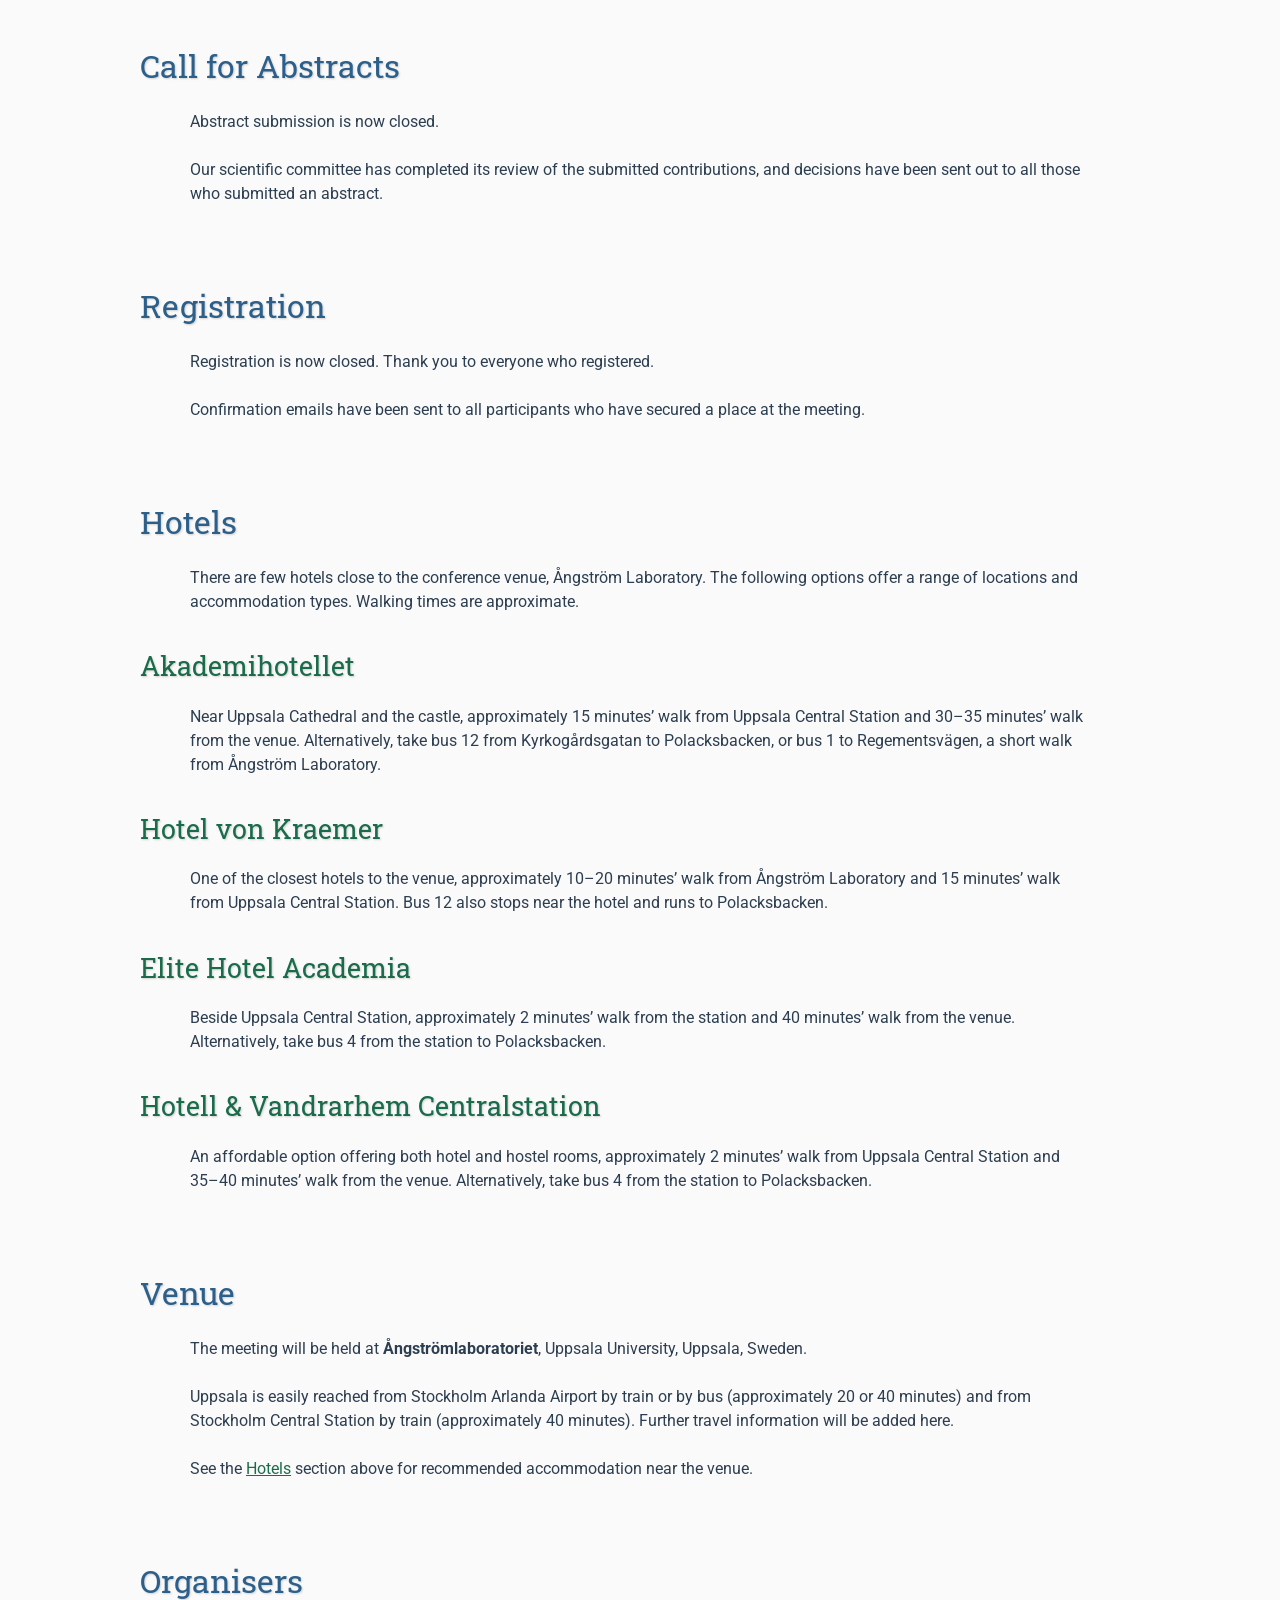
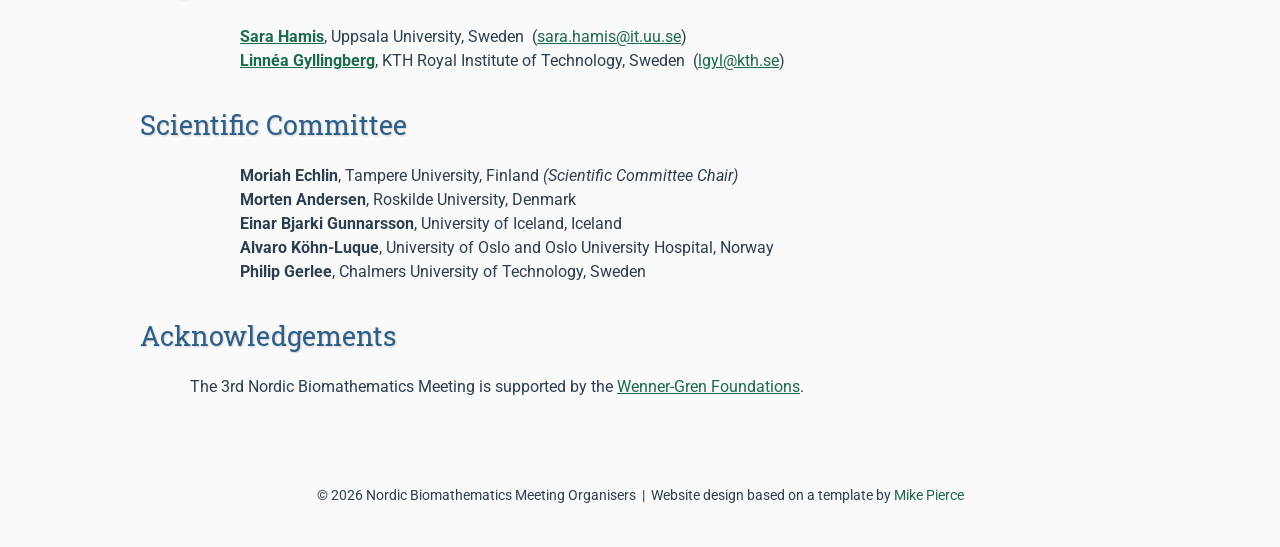
==== commit bf39308c: "Clarify MazeMap room search wording" ====
--- a/index.html
+++ b/index.html
@@ -90,22 +90,6 @@
                 talks, and a symposium dinner on the evening of 3 December.
             </p>
 
-        <h3>Finding your way</h3>
-        <p>
-            The meeting takes place at the Ångström Laboratory, House 10 (the big glass building). You can search
-            for any of the rooms below using
-            <a href="https://use.mazemap.com/#v=1&campusid=49&zlevel=1&center=17.630109,59.858393&zoom=12.4" target="_blank" rel="noopener noreferrer">MazeMap</a>.
-        </p>
-        <ul>
-            <li>Evelyn Sokolowski A</li>
-            <li>Evelyn Sokolowski B</li>
-            <li>Room 101166</li>
-            <li>Room 101162</li>
-            <li>Room 2002</li>
-            <li>Room 2004</li>
-            <li>Room 2005</li>
-        </ul>
-
         <div class="pdf-embed">
             <div class="pdf-scaler">
                 <iframe src="assets/schedule.pdf#view=FitH&toolbar=0" title="Meeting schedule" class="pdf-frame"></iframe>
@@ -115,6 +99,13 @@
             If the schedule does not display above, you can
             <a href="assets/schedule.pdf" target="_blank" rel="noopener noreferrer">open it in a new tab</a>
             or <a href="assets/schedule.pdf" download>download the PDF</a>.
+        </p>
+
+        <h3>Finding your way</h3>
+        <p>
+            The meeting takes place at the Ångström Laboratory, House 10 (the big glass building). You can find
+            the rooms listed in the schedule above by searching for their names on
+            <a href="https://use.mazemap.com/#v=1&campusid=49&zlevel=1&center=17.630109,59.858393&zoom=12.4" target="_blank" rel="noopener noreferrer">MazeMap</a>.
         </p>
     </section>
 
